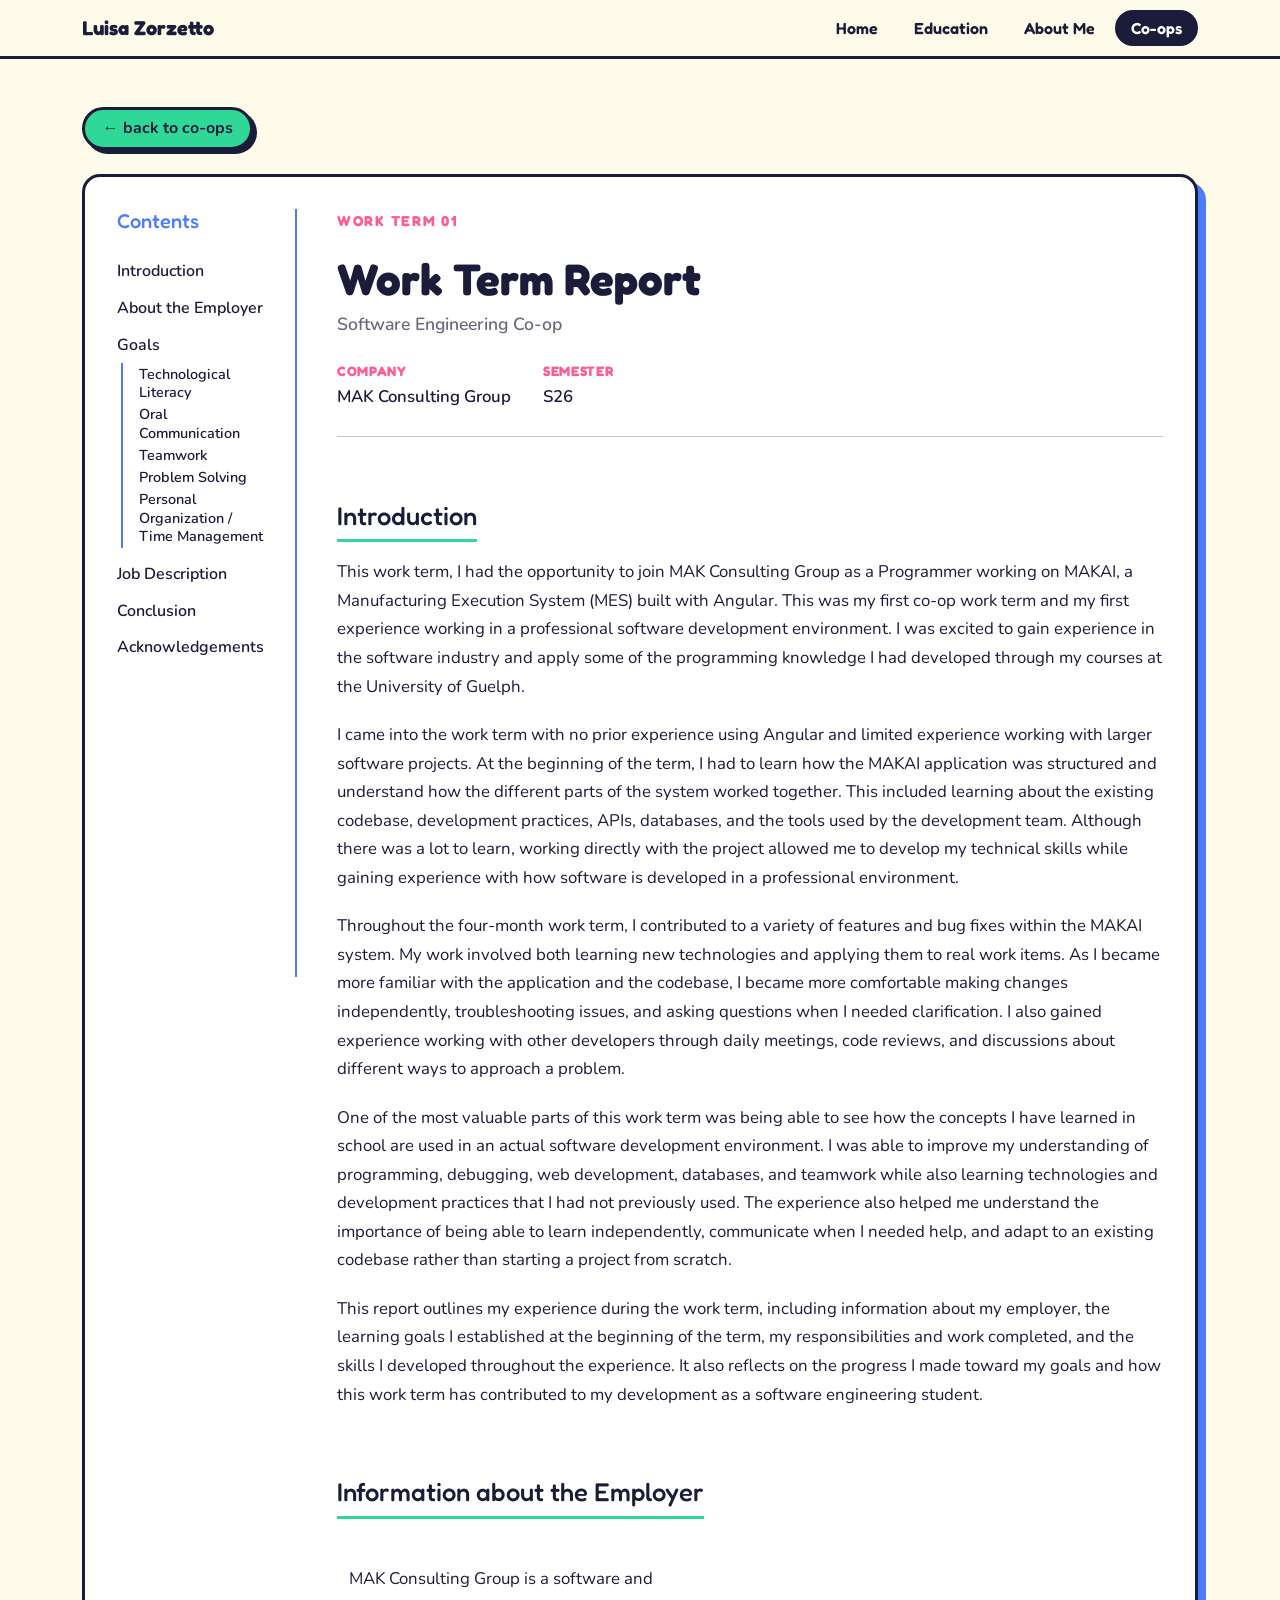
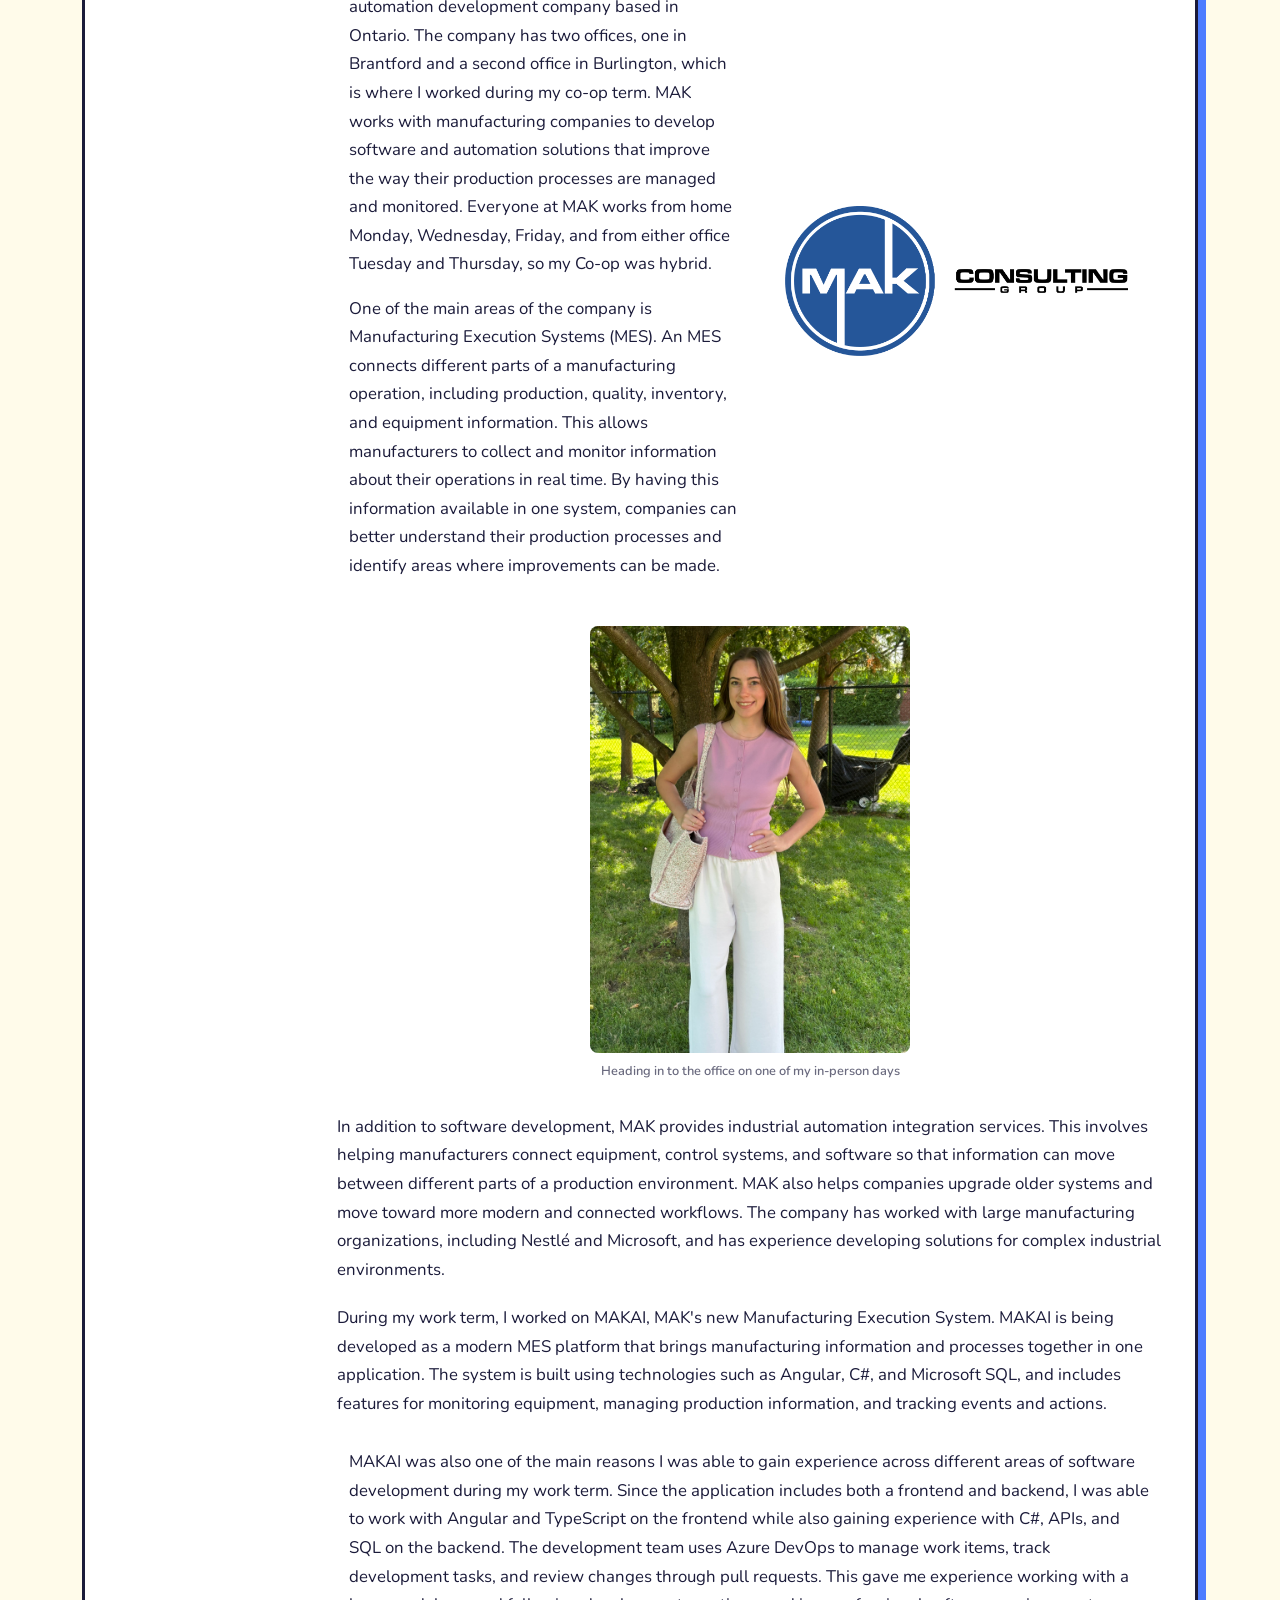
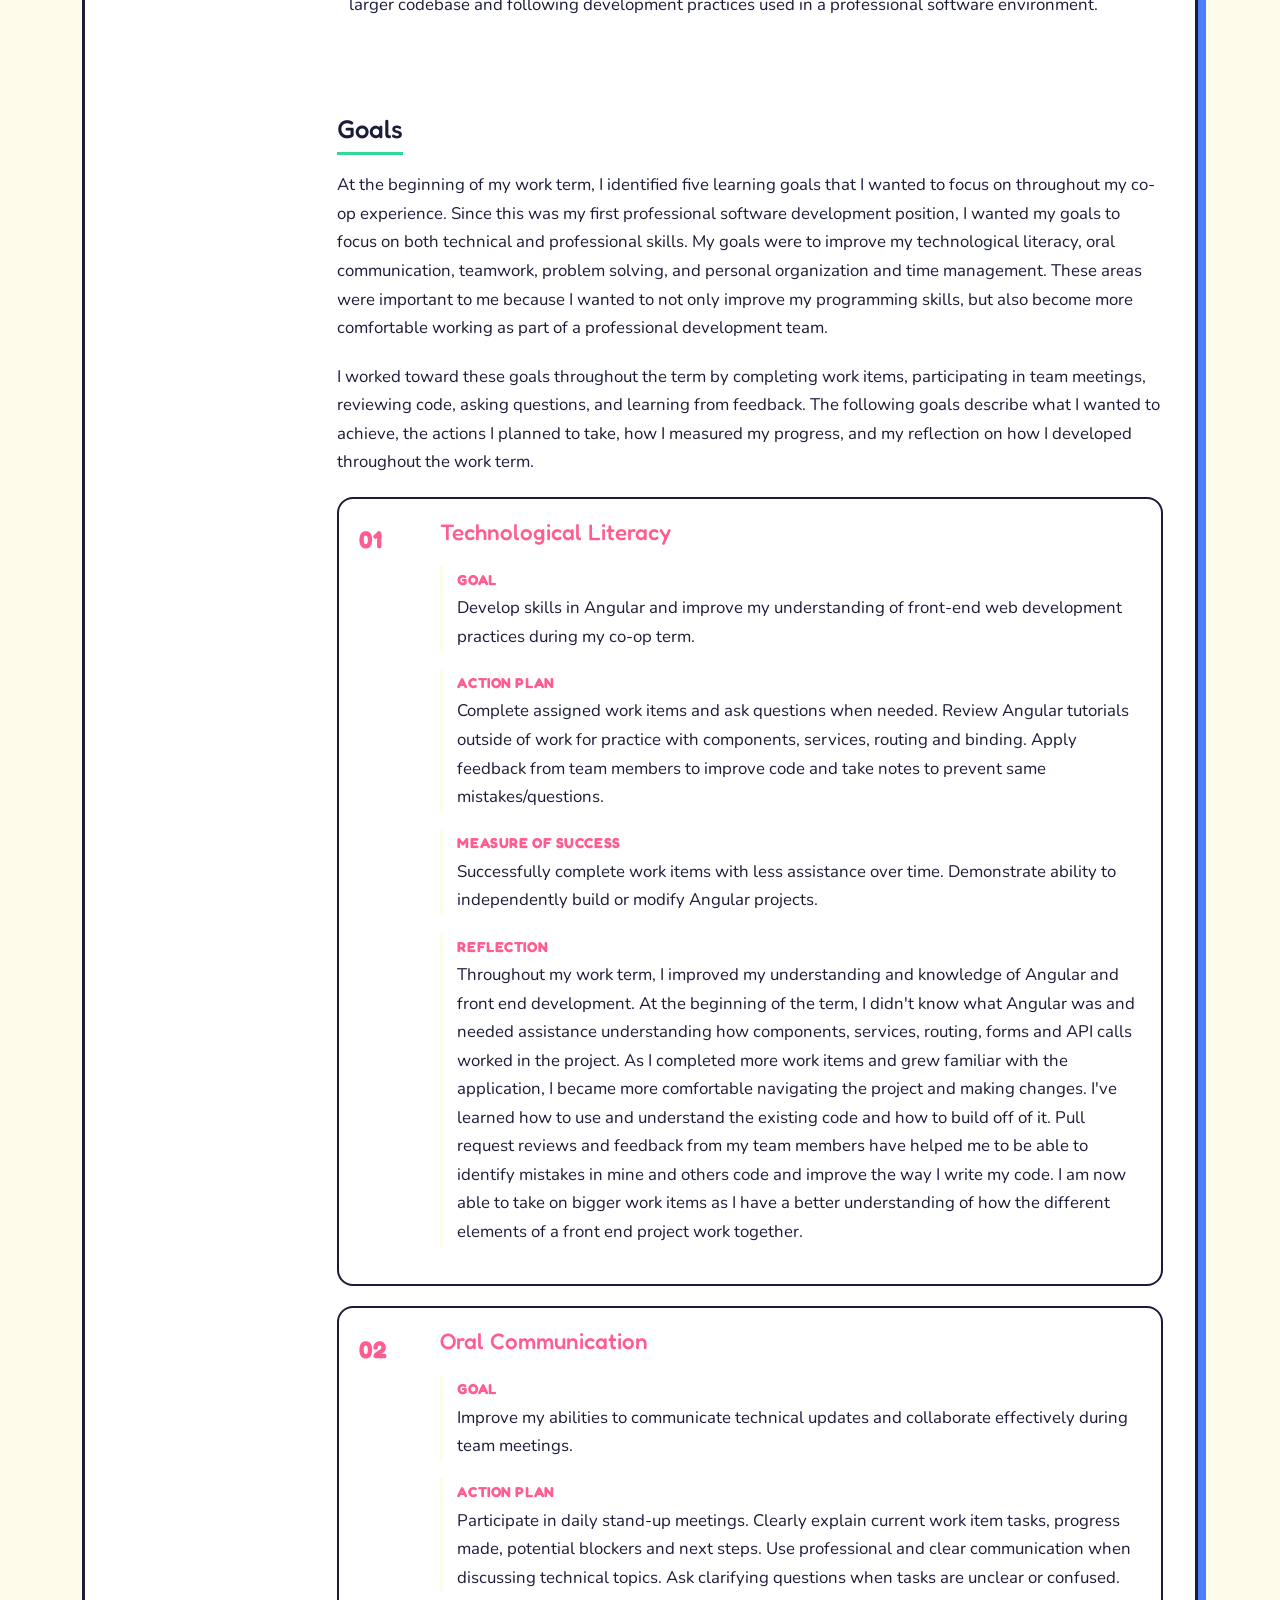
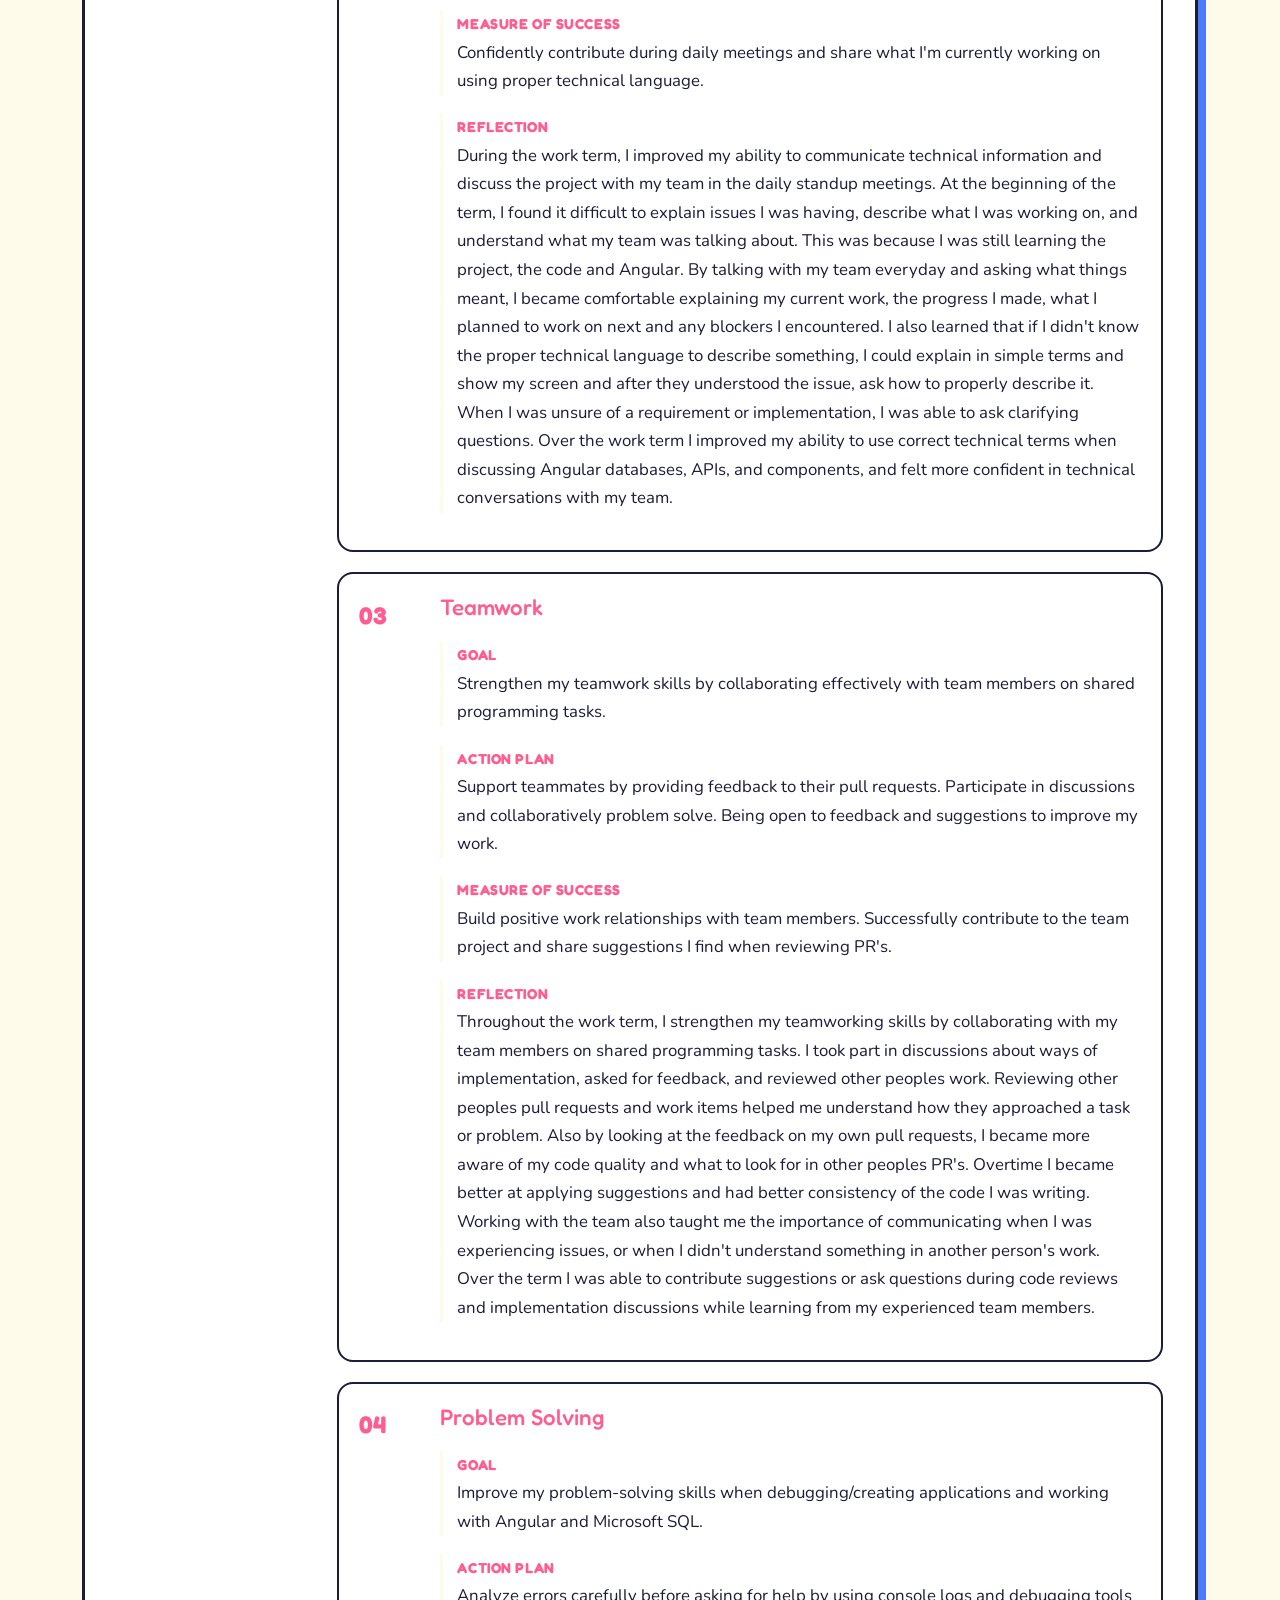
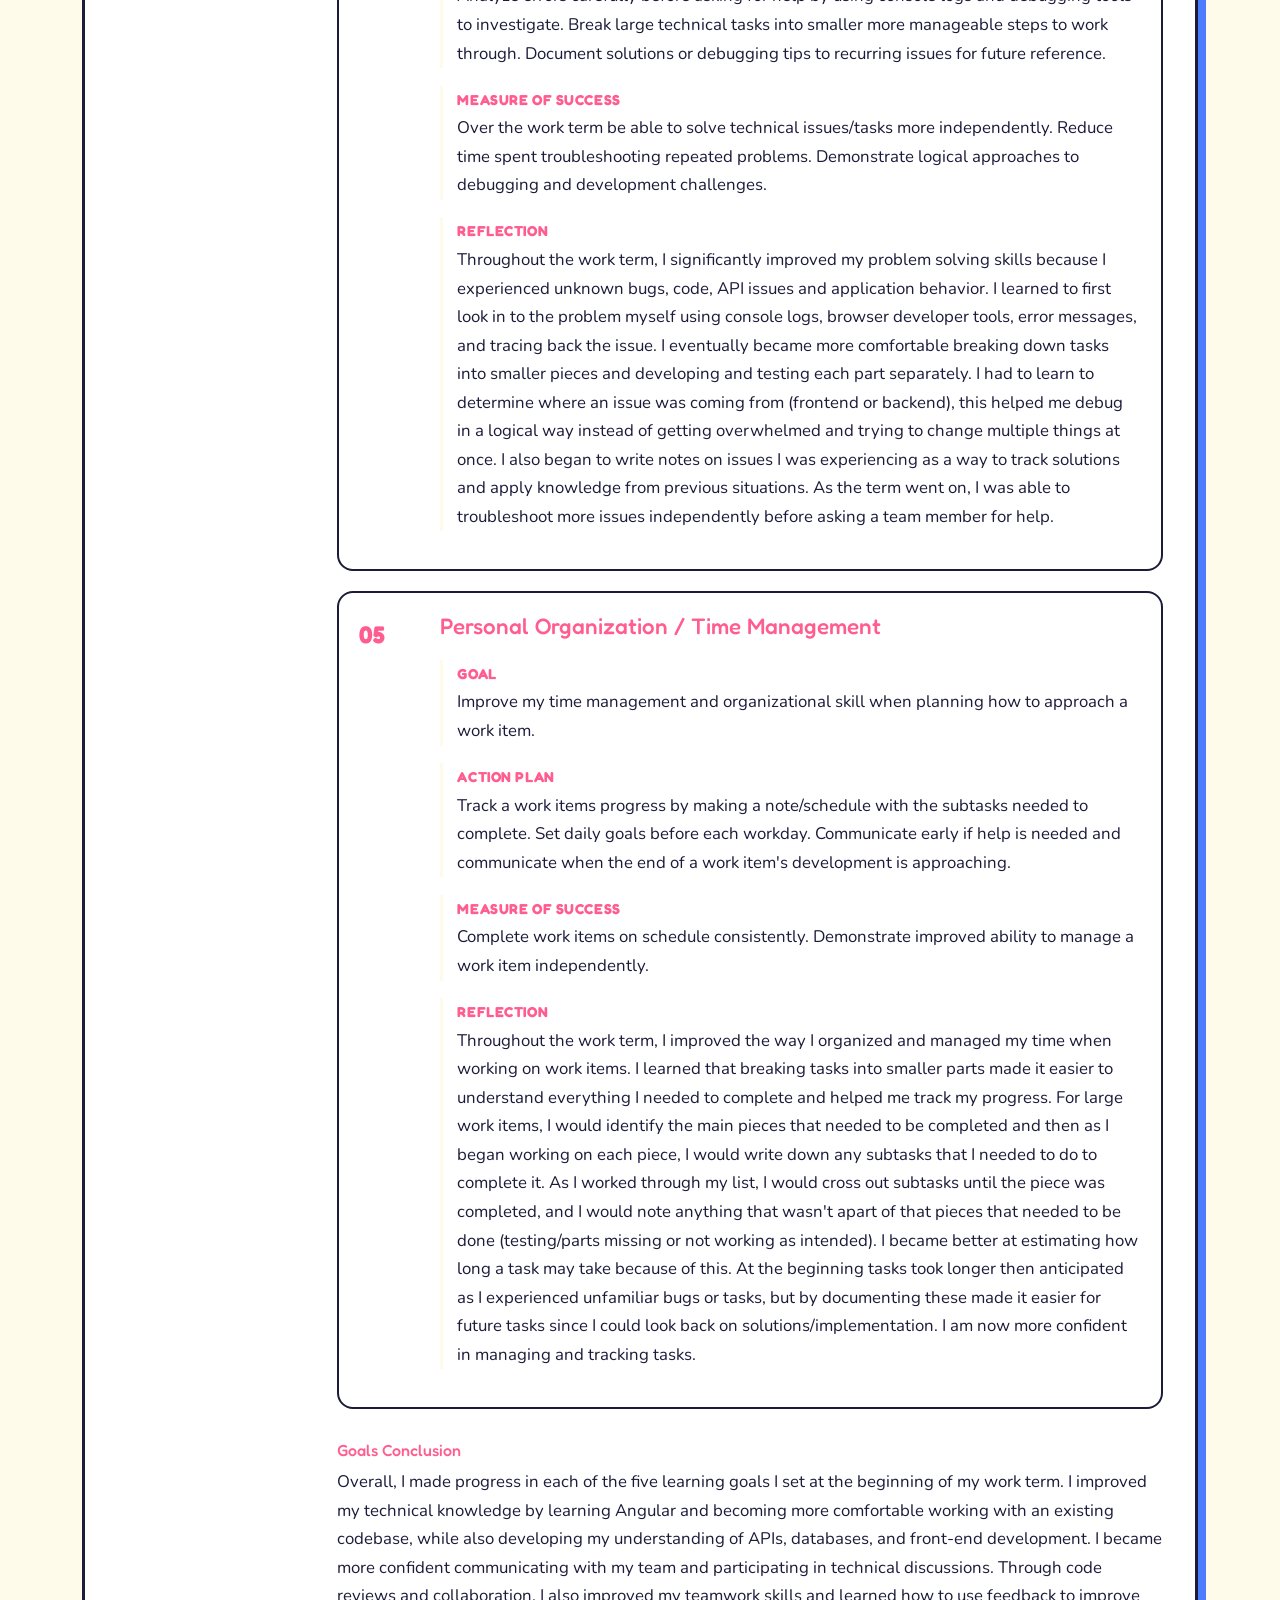
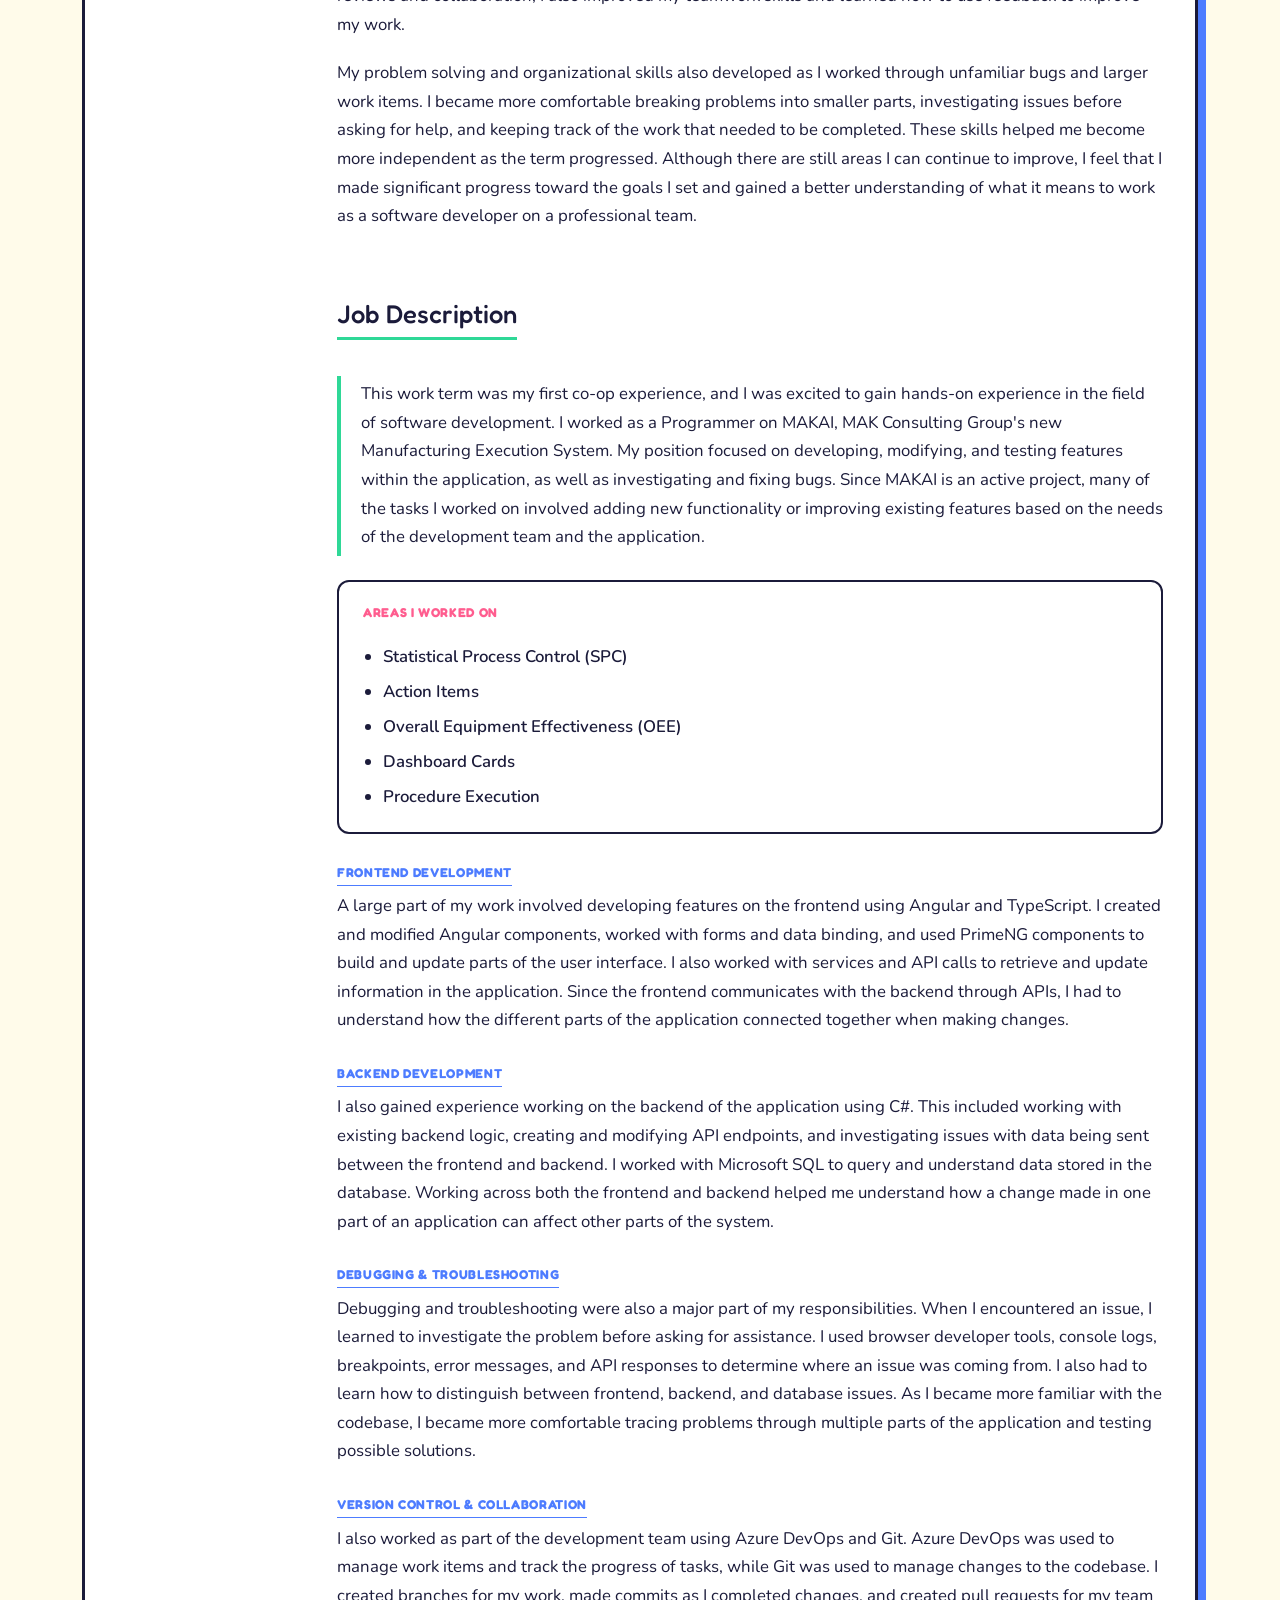
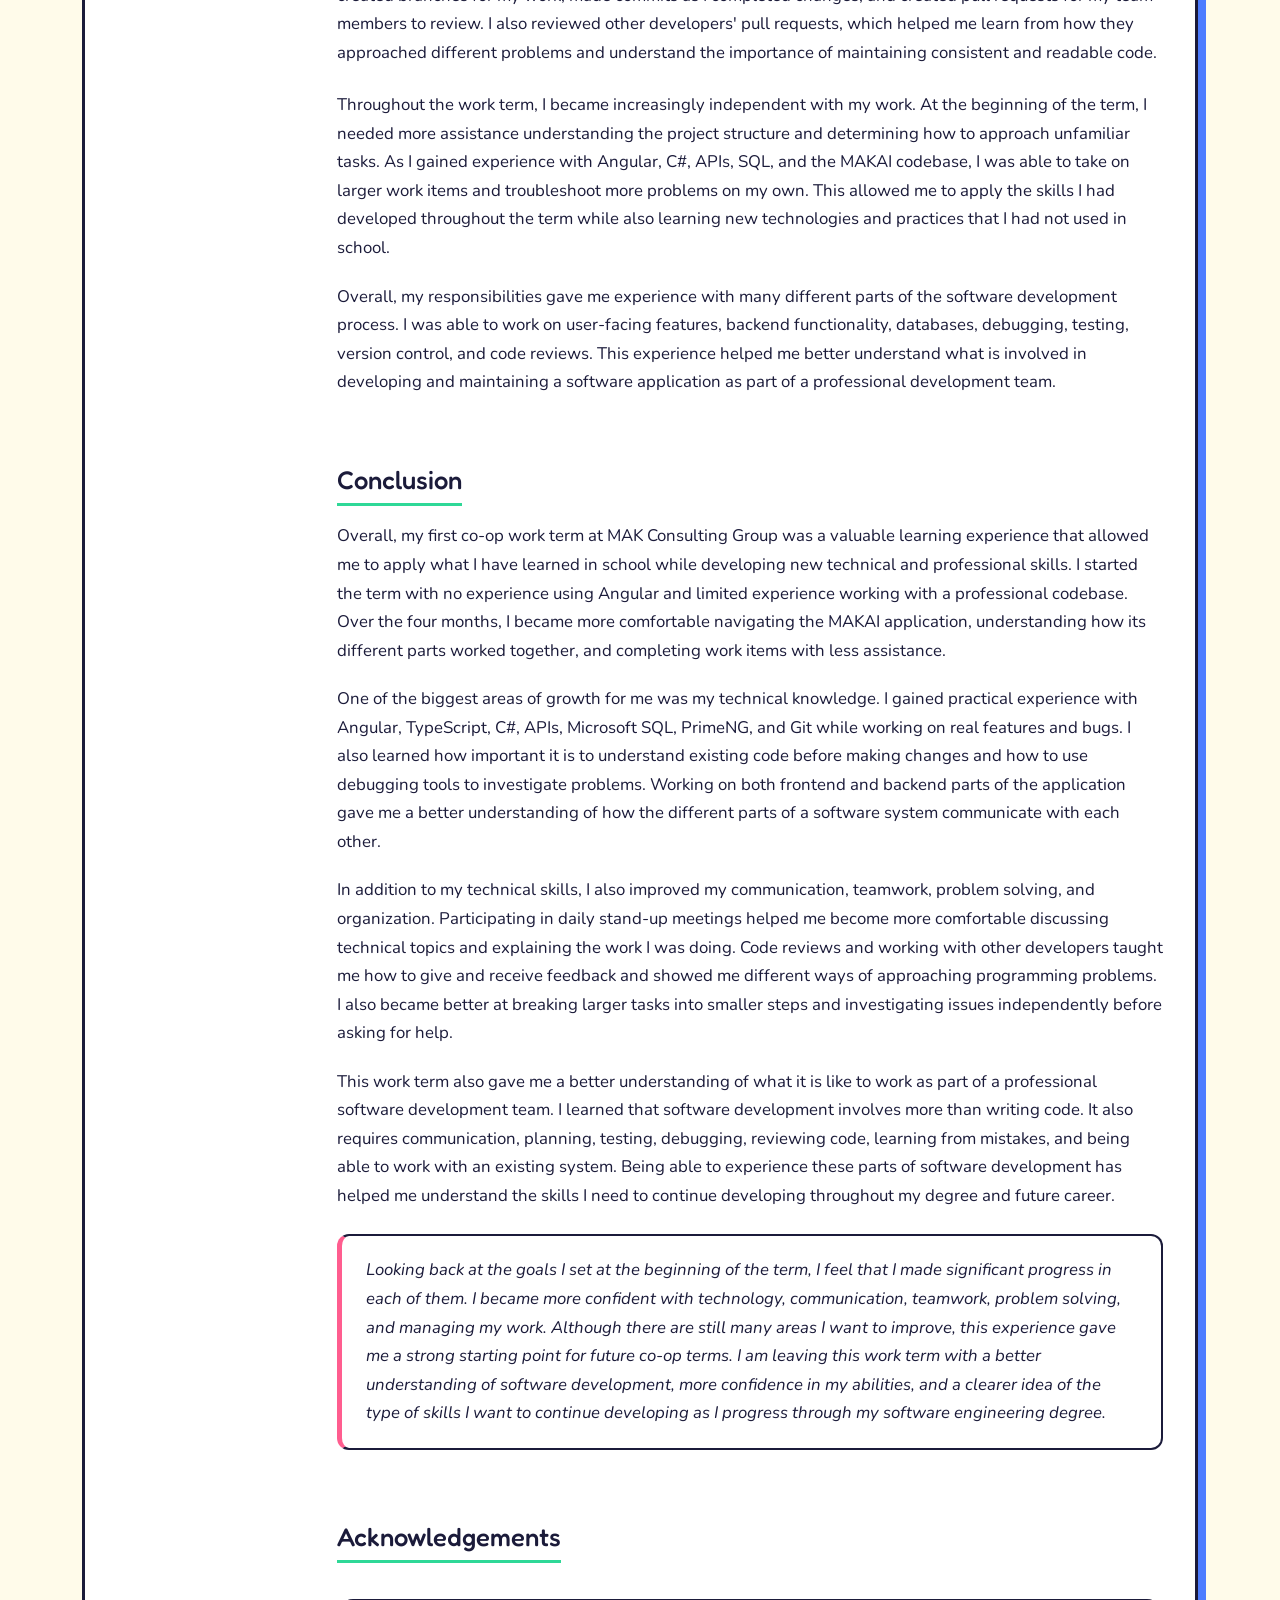
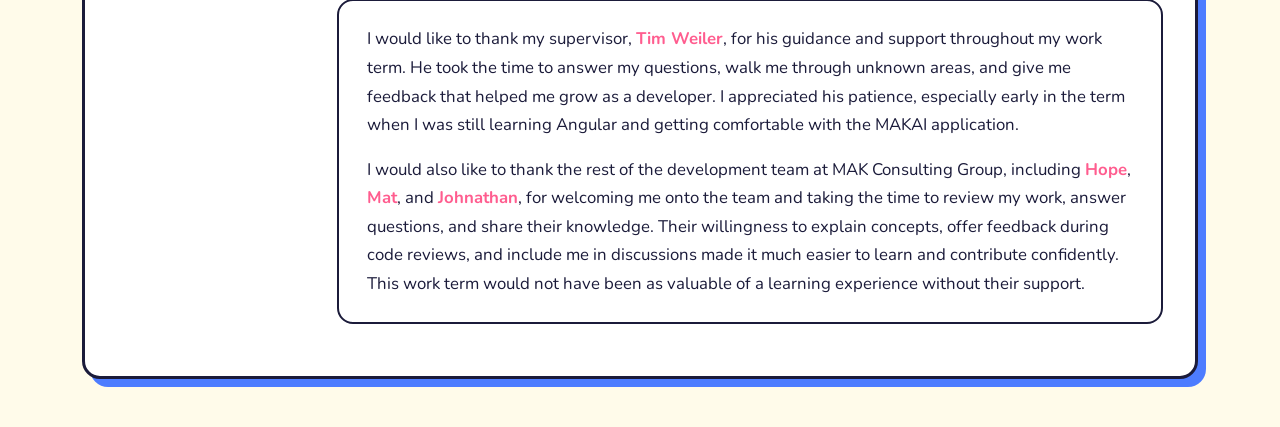
==== coop/work-term-1.html @ c6a7b13f "Rename Coop folder to lowercase" ====
<!DOCTYPE html>
<html lang="en">

<head>
  <meta charset="UTF-8">
  <meta name="viewport" content="width=device-width, initial-scale=1.0">

  <title>Work Term 1 | Luisa Zorzetto</title>

  <link href="https://cdn.jsdelivr.net/npm/bootstrap@5.3.3/dist/css/bootstrap.min.css" rel="stylesheet">
  <link href="../style.css" rel="stylesheet">
</head>

<body>

  <!-- Navbar -->
  <nav class="navbar navbar-expand-lg navbar-dark">
    <div class="container">

      <a class="navbar-brand" href="../index.html">
        Luisa Zorzetto
      </a>

      <div class="navbar-nav">
        <a class="nav-link" href="../index.html#home">Home</a>
        <a class="nav-link" href="../education.html">Education</a>
        <a class="nav-link" href="../about.html">About Me</a>
        <a class="nav-link active" href="coop.html">Co-ops</a>
      </div>

    </div>
  </nav>


  <!-- Main Content -->
  <div class="container py-5">

    <a class="back-link" href="coop.html">
      &larr; back to co-ops
    </a>

    <div class="content-card mt-4">

      <div class="report-layout">

        <!-- Table of Contents -->
        <aside class="table-of-contents">

          <h5>Contents</h5>

          <div class="contents-links">

            <a href="#introduction">Introduction</a>

            <a href="#employer">About the Employer</a>

            <a href="#goals">Goals</a>

            <div class="contents-subitems">
              <a href="#goal-1">Technological Literacy</a>
              <a href="#goal-2">Oral Communication</a>
              <a href="#goal-3">Teamwork</a>
              <a href="#goal-4">Problem Solving</a>
              <a href="#goal-5">Personal Organization / Time Management</a>
            </div>

            <a href="#job-description">Job Description</a>
            <a href="#conclusion">Conclusion</a>
            <a href="#acknowledgements">Acknowledgements</a>

          </div>

        </aside>


        <!-- Report Content -->
        <main class="report-content">

          <!-- Report Header -->
          <div class="report-header">

            <p class="report-label">
              WORK TERM 01
            </p>

            <h1>
              Work Term Report
            </h1>

            <p class="report-intro">
              Software Engineering Co-op
            </p>

            <div class="report-meta">

              <div>
                <span class="meta-label">Company</span>
                <span>MAK Consulting Group</span>
              </div>

              <div>
                <span class="meta-label">Semester</span>
                <span>S26</span>
              </div>

            </div>

          </div>

          <hr>


          <!-- Introduction -->
          <h5 id="introduction">Introduction</h5>

          <p>
            This work term, I had the opportunity to join MAK Consulting Group
            as a Programmer working on MAKAI, a Manufacturing Execution System
            (MES) built with Angular. This was my first co-op work term and my
            first experience working in a professional software development
            environment. I was excited to gain experience in the software
            industry and apply some of the programming knowledge I had
            developed through my courses at the University of Guelph.
          </p>

          <p>
            I came into the work term with no prior experience using Angular
            and limited experience working with larger software projects. At
            the beginning of the term, I had to learn how the MAKAI application
            was structured and understand how the different parts of the system
            worked together. This included learning about the existing
            codebase, development practices, APIs, databases, and the tools
            used by the development team. Although there was a lot to learn,
            working directly with the project allowed me to develop my
            technical skills while gaining experience with how software is
            developed in a professional environment.
          </p>

          <p>
            Throughout the four-month work term, I contributed to a variety of
            features and bug fixes within the MAKAI system. My work involved
            both learning new technologies and applying them to real work
            items. As I became more familiar with the application and the
            codebase, I became more comfortable making changes independently,
            troubleshooting issues, and asking questions when I needed
            clarification. I also gained experience working with other
            developers through daily meetings, code reviews, and discussions
            about different ways to approach a problem.
          </p>

          <p>
            One of the most valuable parts of this work term was being able to
            see how the concepts I have learned in school are used in an actual
            software development environment. I was able to improve my
            understanding of programming, debugging, web development,
            databases, and teamwork while also learning technologies and
            development practices that I had not previously used. The
            experience also helped me understand the importance of being able
            to learn independently, communicate when I needed help, and adapt
            to an existing codebase rather than starting a project from
            scratch.
          </p>

          <p>
            This report outlines my experience during the work term, including
            information about my employer, the learning goals I established at
            the beginning of the term, my responsibilities and work completed,
            and the skills I developed throughout the experience. It also
            reflects on the progress I made toward my goals and how this work
            term has contributed to my development as a software engineering
            student.
          </p>


          <!-- Employer -->
          <h5 id="employer">Information about the Employer</h5>

          <div class="employer-section">

            <!-- Paragraph 1 + Building -->
            <div class="row align-items-center employer-row">

              <div class="col-md-6">

                <p>
                  MAK Consulting Group is a software and automation development
                  company based in Ontario. The company has two offices, one in
                  Brantford and a second office in Burlington, which is where I
                  worked during my co-op term. MAK works with manufacturing
                  companies to develop software and automation solutions that
                  improve the way their production processes are managed and
                  monitored. Everyone at MAK works from home Monday, Wednesday,
                  Friday, and from either office Tuesday and Thursday, so my Co-op
                  was hybrid.
                </p>

                <p>
                  One of the main areas of the company is Manufacturing
                  Execution Systems (MES). An MES connects different parts of a
                  manufacturing operation, including production, quality,
                  inventory, and equipment information. This allows
                  manufacturers to collect and monitor information about their
                  operations in real time. By having this information available
                  in one system, companies can better understand their
                  production processes and identify areas where improvements
                  can be made.
                </p>

              </div>

              <div class="col-md-6">

                <img
                  src="../images/mak_logo.png"
                  alt="MAK Consulting Group logo"
                  class="img-fluid report-image logo-image">

              </div>

            </div>


            <!-- Commute photo -->
            <div class="row employer-row">

              <div class="col-md-5 mx-auto">

                <img
                  src="../images/July_23_2026.JPEG"
                  alt="Heading in to the MAK Consulting Group office"
                  class="img-fluid report-image portrait-photo">

                <p class="course-example-caption mb-0 text-center">
                  Heading in to the office on one of my in-person days
                </p>

              </div>

            </div>


            <!--Paragraph 2 -->
            <div>

                <p>
                  In addition to software development, MAK provides industrial
                  automation integration services. This involves helping
                  manufacturers connect equipment, control systems, and
                  software so that information can move between different parts
                  of a production environment. MAK also helps companies upgrade
                  older systems and move toward more modern and connected
                  workflows. The company has worked with large manufacturing
                  organizations, including Nestlé and Microsoft, and has
                  experience developing solutions for complex industrial
                  environments.
                </p>

                <p>
                  During my work term, I worked on MAKAI, MAK's new
                  Manufacturing Execution System. MAKAI is being developed as a
                  modern MES platform that brings manufacturing information and
                  processes together in one application. The system is built
                  using technologies such as Angular, C#, and Microsoft SQL,
                  and includes features for monitoring equipment, managing
                  production information, and tracking events and actions.
                </p>

            </div>


            <!-- MAKAI -->
            <div class="row employer-row">

              <div class="col-12">

                <p>
                  MAKAI was also one of the main reasons I was able to gain
                  experience across different areas of software development
                  during my work term. Since the application includes both a
                  frontend and backend, I was able to work with Angular and
                  TypeScript on the frontend while also gaining experience with
                  C#, APIs, and SQL on the backend. The development team uses
                  Azure DevOps to manage work items, track development tasks,
                  and review changes through pull requests. This gave me
                  experience working with a larger codebase and following
                  development practices used in a professional software
                  environment.
                </p>

              </div>

            </div>

          </div>


          <!-- Goals -->
          <section id="goals">

            <h5>Goals</h5>

            <p>
              At the beginning of my work term, I identified five learning
              goals that I wanted to focus on throughout my co-op experience.
              Since this was my first professional software development
              position, I wanted my goals to focus on both technical and
              professional skills. My goals were to improve my technological
              literacy, oral communication, teamwork, problem solving, and
              personal organization and time management. These areas were
              important to me because I wanted to not only improve my
              programming skills, but also become more comfortable working as
              part of a professional development team.
            </p>

            <p>
              I worked toward these goals throughout the term by completing
              work items, participating in team meetings, reviewing code,
              asking questions, and learning from feedback. The following goals
              describe what I wanted to achieve, the actions I planned to take,
              how I measured my progress, and my reflection on how I developed
              throughout the work term.
            </p>


            <div class="goals-list">

              <!-- Goal 1 -->
              <div class="goal-card" id="goal-1">

                <div class="goal-number">
                  01
                </div>

                <div class="goal-content">

                  <h4>Technological Literacy</h4>

                  <div class="goal-section">
                    <h6>Goal</h6>

                    <p>
                      Develop skills in Angular and improve my understanding of
                      front-end web development practices during my co-op term.
                    </p>
                  </div>

                  <div class="goal-section">
                    <h6>Action Plan</h6>

                    <p>
                      Complete assigned work items and ask questions when
                      needed. Review Angular tutorials outside of work for
                      practice with components, services, routing and binding.
                      Apply feedback from team members to improve code and take
                      notes to prevent same mistakes/questions.
                    </p>
                  </div>

                  <div class="goal-section">
                    <h6>Measure of Success</h6>

                    <p>
                      Successfully complete work items with less assistance over
                      time. Demonstrate ability to independently build or modify
                      Angular projects.
                    </p>
                  </div>

                  <div class="goal-section">
                    <h6>Reflection</h6>

                    <p>
                      Throughout my work term, I improved my understanding and
                      knowledge of Angular and front end development. At the
                      beginning of the term, I didn't know what Angular was and
                      needed assistance understanding how components, services,
                      routing, forms and API calls worked in the project. As I
                      completed more work items and grew familiar with the
                      application, I became more comfortable navigating the
                      project and making changes. I've learned how to use and
                      understand the existing code and how to build off of it.
                      Pull request reviews and feedback from my team members
                      have helped me to be able to identify mistakes in mine and
                      others code and improve the way I write my code. I am now
                      able to take on bigger work items as I have a better
                      understanding of how the different elements of a front
                      end project work together.
                    </p>
                  </div>

                </div>

              </div>


              <!-- Goal 2 -->
              <div class="goal-card" id="goal-2">

                <div class="goal-number">
                  02
                </div>

                <div class="goal-content">

                  <h4>Oral Communication</h4>

                  <div class="goal-section">
                    <h6>Goal</h6>

                    <p>
                      Improve my abilities to communicate technical updates and
                      collaborate effectively during team meetings.
                    </p>
                  </div>

                  <div class="goal-section">
                    <h6>Action Plan</h6>

                    <p>
                      Participate in daily stand-up meetings. Clearly explain
                      current work item tasks, progress made, potential blockers
                      and next steps. Use professional and clear communication
                      when discussing technical topics. Ask clarifying
                      questions when tasks are unclear or confused.
                    </p>
                  </div>

                  <div class="goal-section">
                    <h6>Measure of Success</h6>

                    <p>
                      Confidently contribute during daily meetings and share
                      what I'm currently working on using proper technical
                      language.
                    </p>
                  </div>

                  <div class="goal-section">
                    <h6>Reflection</h6>

                    <p>
                      During the work term, I improved my ability to communicate
                      technical information and discuss the project with my
                      team in the daily standup meetings. At the beginning of
                      the term, I found it difficult to explain issues I was
                      having, describe what I was working on, and understand
                      what my team was talking about. This was because I was
                      still learning the project, the code and Angular. By
                      talking with my team everyday and asking what things
                      meant, I became comfortable explaining my current work,
                      the progress I made, what I planned to work on next and
                      any blockers I encountered. I also learned that if I
                      didn't know the proper technical language to describe
                      something, I could explain in simple terms and show my
                      screen and after they understood the issue, ask how to
                      properly describe it. When I was unsure of a requirement
                      or implementation, I was able to ask clarifying
                      questions. Over the work term I improved my ability to
                      use correct technical terms when discussing Angular
                      databases, APIs, and components, and felt more confident
                      in technical conversations with my team.
                    </p>
                  </div>

                </div>

              </div>


              <!-- Goal 3 -->
              <div class="goal-card" id="goal-3">

                <div class="goal-number">
                  03
                </div>

                <div class="goal-content">

                  <h4>Teamwork</h4>

                  <div class="goal-section">
                    <h6>Goal</h6>

                    <p>
                      Strengthen my teamwork skills by collaborating
                      effectively with team members on shared programming
                      tasks.
                    </p>
                  </div>

                  <div class="goal-section">
                    <h6>Action Plan</h6>

                    <p>
                      Support teammates by providing feedback to their pull
                      requests. Participate in discussions and collaboratively
                      problem solve. Being open to feedback and suggestions to
                      improve my work.
                    </p>
                  </div>

                  <div class="goal-section">
                    <h6>Measure of Success</h6>

                    <p>
                      Build positive work relationships with team members.
                      Successfully contribute to the team project and share
                      suggestions I find when reviewing PR's.
                    </p>
                  </div>

                  <div class="goal-section">
                    <h6>Reflection</h6>

                    <p>
                      Throughout the work term, I strengthen my teamworking
                      skills by collaborating with my team members on shared
                      programming tasks. I took part in discussions about ways
                      of implementation, asked for feedback, and reviewed other
                      peoples work. Reviewing other peoples pull requests and
                      work items helped me understand how they approached a task
                      or problem. Also by looking at the feedback on my own pull
                      requests, I became more aware of my code quality and what
                      to look for in other peoples PR's. Overtime I became
                      better at applying suggestions and had better consistency
                      of the code I was writing. Working with the team also
                      taught me the importance of communicating when I was
                      experiencing issues, or when I didn't understand
                      something in another person's work. Over the term I was
                      able to contribute suggestions or ask questions during
                      code reviews and implementation discussions while learning
                      from my experienced team members.
                    </p>
                  </div>

                </div>

              </div>


              <!-- Goal 4 -->
              <div class="goal-card" id="goal-4">

                <div class="goal-number">
                  04
                </div>

                <div class="goal-content">

                  <h4>Problem Solving</h4>

                  <div class="goal-section">
                    <h6>Goal</h6>

                    <p>
                      Improve my problem-solving skills when
                      debugging/creating applications and working with Angular
                      and Microsoft SQL.
                    </p>
                  </div>

                  <div class="goal-section">
                    <h6>Action Plan</h6>

                    <p>
                      Analyze errors carefully before asking for help by using
                      console logs and debugging tools to investigate. Break
                      large technical tasks into smaller more manageable steps
                      to work through. Document solutions or debugging tips to
                      recurring issues for future reference.
                    </p>
                  </div>

                  <div class="goal-section">
                    <h6>Measure of Success</h6>

                    <p>
                      Over the work term be able to solve technical issues/tasks
                      more independently. Reduce time spent troubleshooting
                      repeated problems. Demonstrate logical approaches to
                      debugging and development challenges.
                    </p>
                  </div>

                  <div class="goal-section">
                    <h6>Reflection</h6>

                    <p>
                      Throughout the work term, I significantly improved my
                      problem solving skills because I experienced unknown bugs,
                      code, API issues and application behavior. I learned to
                      first look in to the problem myself using console logs,
                      browser developer tools, error messages, and tracing back
                      the issue. I eventually became more comfortable breaking
                      down tasks into smaller pieces and developing and testing
                      each part separately. I had to learn to determine where an
                      issue was coming from (frontend or backend), this helped me
                      debug in a logical way instead of getting overwhelmed and
                      trying to change multiple things at once. I also began to
                      write notes on issues I was experiencing as a way to track
                      solutions and apply knowledge from previous situations. As
                      the term went on, I was able to troubleshoot more issues
                      independently before asking a team member for help.
                    </p>
                  </div>

                </div>

              </div>


              <!-- Goal 5 -->
              <div class="goal-card" id="goal-5">

                <div class="goal-number">
                  05
                </div>

                <div class="goal-content">

                  <h4>Personal Organization / Time Management</h4>

                  <div class="goal-section">
                    <h6>Goal</h6>

                    <p>
                      Improve my time management and organizational skill when
                      planning how to approach a work item.
                    </p>
                  </div>

                  <div class="goal-section">
                    <h6>Action Plan</h6>

                    <p>
                      Track a work items progress by making a note/schedule with
                      the subtasks needed to complete. Set daily goals before
                      each workday. Communicate early if help is needed and
                      communicate when the end of a work item's development is
                      approaching.
                    </p>
                  </div>

                  <div class="goal-section">
                    <h6>Measure of Success</h6>

                    <p>
                      Complete work items on schedule consistently. Demonstrate
                      improved ability to manage a work item independently.
                    </p>
                  </div>

                  <div class="goal-section">
                    <h6>Reflection</h6>

                    <p>
                      Throughout the work term, I improved the way I organized
                      and managed my time when working on work items. I learned
                      that breaking tasks into smaller parts made it easier to
                      understand everything I needed to complete and helped me
                      track my progress. For large work items, I would identify
                      the main pieces that needed to be completed and then as I
                      began working on each piece, I would write down any
                      subtasks that I needed to do to complete it. As I worked
                      through my list, I would cross out subtasks until the
                      piece was completed, and I would note anything that wasn't
                      apart of that pieces that needed to be done
                      (testing/parts missing or not working as intended). I
                      became better at estimating how long a task may take
                      because of this. At the beginning tasks took longer then
                      anticipated as I experienced unfamiliar bugs or tasks,
                      but by documenting these made it easier for future tasks
                      since I could look back on solutions/implementation. I am
                      now more confident in managing and tracking tasks.
                    </p>
                  </div>

                </div>

              </div>

            </div>

          </section>


          <!-- Goals Conclusion -->
          <h6 class="goals-conclusion">Goals Conclusion</h6>

          <p>
            Overall, I made progress in each of the five learning goals I set
            at the beginning of my work term. I improved my technical knowledge
            by learning Angular and becoming more comfortable working with an
            existing codebase, while also developing my understanding of APIs,
            databases, and front-end development. I became more confident
            communicating with my team and participating in technical
            discussions. Through code reviews and collaboration, I also
            improved my teamwork skills and learned how to use feedback to
            improve my work.
          </p>

          <p>
            My problem solving and organizational skills also developed as I
            worked through unfamiliar bugs and larger work items. I became more
            comfortable breaking problems into smaller parts, investigating
            issues before asking for help, and keeping track of the work that
            needed to be completed. These skills helped me become more
            independent as the term progressed. Although there are still areas
            I can continue to improve, I feel that I made significant progress
            toward the goals I set and gained a better understanding of what it
            means to work as a software developer on a professional team.
          </p>


          <!-- Job Description -->
          <h5 id="job-description">Job Description</h5>

          <div class="role-summary">
            <p>
              This work term was my first co-op experience, and I was excited to
              gain hands-on experience in the field of software development. I
              worked as a Programmer on MAKAI, MAK Consulting Group's new
              Manufacturing Execution System. My position focused on developing,
              modifying, and testing features within the application, as well as
              investigating and fixing bugs. Since MAKAI is an active project,
              many of the tasks I worked on involved adding new functionality or
              improving existing features based on the needs of the development
              team and the application.
            </p>
          </div>

          <div class="focus-areas">
            <p class="focus-areas-label">Areas I worked on</p>
            <ul>
              <li>Statistical Process Control (SPC)</li>
              <li>Action Items</li>
              <li>Overall Equipment Effectiveness (OEE)</li>
              <li>Dashboard Cards</li>
              <li>Procedure Execution</li>
            </ul>
          </div>

          <div class="job-subsection">
            <h6 class="job-subsection-label">Frontend Development</h6>
            <p>
              A large part of my work involved developing features on the
              frontend using Angular and TypeScript. I created and modified
              Angular components, worked with forms and data binding, and used
              PrimeNG components to build and update parts of the user interface.
              I also worked with services and API calls to retrieve and update
              information in the application. Since the frontend communicates
              with the backend through APIs, I had to understand how the
              different parts of the application connected together when making
              changes.
            </p>
          </div>

          <div class="job-subsection">
            <h6 class="job-subsection-label">Backend Development</h6>
            <p>
              I also gained experience working on the backend of the application
              using C#. This included working with existing backend logic,
              creating and modifying API endpoints, and investigating issues with
              data being sent between the frontend and backend. I worked with
              Microsoft SQL to query and understand data stored in the database.
              Working across both the frontend and backend helped me understand
              how a change made in one part of an application can affect other
              parts of the system.
            </p>
          </div>

          <div class="job-subsection">
            <h6 class="job-subsection-label">Debugging &amp; Troubleshooting</h6>
            <p>
              Debugging and troubleshooting were also a major part of my
              responsibilities. When I encountered an issue, I learned to
              investigate the problem before asking for assistance. I used browser
              developer tools, console logs, breakpoints, error messages, and API
              responses to determine where an issue was coming from. I also had
              to learn how to distinguish between frontend, backend, and database
              issues. As I became more familiar with the codebase, I became more
              comfortable tracing problems through multiple parts of the
              application and testing possible solutions.
            </p>
          </div>

          <div class="job-subsection">
            <h6 class="job-subsection-label">Version Control &amp; Collaboration</h6>
            <p>
              I also worked as part of the development team using Azure DevOps and
              Git. Azure DevOps was used to manage work items and track the
              progress of tasks, while Git was used to manage changes to the
              codebase. I created branches for my work, made commits as I
              completed changes, and created pull requests for my team members to
              review. I also reviewed other developers' pull requests, which
              helped me learn from how they approached different problems and
              understand the importance of maintaining consistent and readable
              code.
            </p>
          </div>

          <p>
            Throughout the work term, I became increasingly independent with my
            work. At the beginning of the term, I needed more assistance
            understanding the project structure and determining how to approach
            unfamiliar tasks. As I gained experience with Angular, C#, APIs,
            SQL, and the MAKAI codebase, I was able to take on larger work items
            and troubleshoot more problems on my own. This allowed me to apply
            the skills I had developed throughout the term while also learning
            new technologies and practices that I had not used in school.
          </p>

          <p>
            Overall, my responsibilities gave me experience with many different
            parts of the software development process. I was able to work on
            user-facing features, backend functionality, databases, debugging,
            testing, version control, and code reviews. This experience helped
            me better understand what is involved in developing and maintaining
            a software application as part of a professional development team.
          </p>


          <!-- Conclusion -->
          <h5 id="conclusion">Conclusion</h5>

          <p>
            Overall, my first co-op work term at MAK Consulting Group was a
            valuable learning experience that allowed me to apply what I have
            learned in school while developing new technical and professional
            skills. I started the term with no experience using Angular and
            limited experience working with a professional codebase. Over the
            four months, I became more comfortable navigating the MAKAI
            application, understanding how its different parts worked together,
            and completing work items with less assistance.
          </p>

          <p>
            One of the biggest areas of growth for me was my technical
            knowledge. I gained practical experience with Angular, TypeScript,
            C#, APIs, Microsoft SQL, PrimeNG, and Git while working on real
            features and bugs. I also learned how important it is to understand
            existing code before making changes and how to use debugging tools
            to investigate problems. Working on both frontend and backend parts
            of the application gave me a better understanding of how the
            different parts of a software system communicate with each other.
          </p>

          <p>
            In addition to my technical skills, I also improved my
            communication, teamwork, problem solving, and organization.
            Participating in daily stand-up meetings helped me become more
            comfortable discussing technical topics and explaining the work I
            was doing. Code reviews and working with other developers taught me
            how to give and receive feedback and showed me different ways of
            approaching programming problems. I also became better at breaking
            larger tasks into smaller steps and investigating issues
            independently before asking for help.
          </p>

          <p>
            This work term also gave me a better understanding of what it is
            like to work as part of a professional software development team. I
            learned that software development involves more than writing code.
            It also requires communication, planning, testing, debugging,
            reviewing code, learning from mistakes, and being able to work with
            an existing system. Being able to experience these parts of
            software development has helped me understand the skills I need to
            continue developing throughout my degree and future career.
          </p>

          <div class="closing-takeaway">
            <p>
              Looking back at the goals I set at the beginning of the term, I feel
              that I made significant progress in each of them. I became more
              confident with technology, communication, teamwork, problem
              solving, and managing my work. Although there are still many areas I
              want to improve, this experience gave me a strong starting point for
              future co-op terms. I am leaving this work term with a better
              understanding of software development, more confidence in my
              abilities, and a clearer idea of the type of skills I want to
              continue developing as I progress through my software engineering
              degree.
            </p>
          </div>


          <!-- Acknowledgements -->
          <h5 id="acknowledgements">Acknowledgements</h5>

          <div class="acknowledgements-card">

            <p>
              I would like to thank my supervisor, <strong>Tim Weiler</strong>, for his guidance
              and support throughout my work term. He took the time to answer
              my questions, walk me through unknown areas, and give me feedback
              that helped me grow as a developer. I appreciated his patience,
              especially early in the term when I was still learning Angular and
              getting comfortable with the MAKAI application.
            </p>

            <p>
              I would also like to thank the rest of the development team at MAK
              Consulting Group, including <strong>Hope</strong>, <strong>Mat</strong>, and <strong>Johnathan</strong>, for welcoming me
              onto the team and taking the time to review my work, answer
              questions, and share their knowledge. Their willingness to explain
              concepts, offer feedback during code reviews, and include me in
              discussions made it much easier to learn and contribute
              confidently. This work term would not have been as valuable of a
              learning experience without their support.
            </p>

          </div>

        </main>

      </div>

    </div>

  </div>


  <!-- Bootstrap JavaScript -->
  <script src="https://cdn.jsdelivr.net/npm/bootstrap@5.3.3/dist/js/bootstrap.bundle.min.js"></script>

</body>

</html>
---- style.css ----
@import url('https://fonts.googleapis.com/css2?family=Fredoka:wght@500;600;700&family=Nunito:wght@400;600;700&display=swap');

:root {
  --bg: #fffbea;
  --ink: #1b1b3a;
  --pink: #ff5d8f;
  --mint: #2fd897;
  --blue: #4d7cff;
  --card-bg: #ffffff;
}

* {
  box-sizing: border-box;
}

body {
  background-color: var(--bg);
  color: var(--ink);
  font-family: 'Nunito', sans-serif;
}

h1, h2, h3, h4, h5, h6,
.navbar-brand,
.nav-link {
  font-family: 'Fredoka', sans-serif;
}

/* Decorative blobs sitting behind content — one per page, used sparingly */
.blob {
  position: absolute;
  border-radius: 60% 40% 30% 70% / 60% 30% 70% 40%;
  z-index: 0;
  filter: blur(2px);
  opacity: 0.55;
}


/* Navbar */
.navbar {
  background-color: var(--bg) !important;
  border-bottom: 3px solid var(--ink);
  position: sticky;
  top: 0;
  z-index: 1000;
}

.navbar-brand {
  font-weight: 700;
  color: var(--ink) !important;
}

.navbar-nav .nav-link {
  color: var(--ink) !important;
  font-weight: 600;
  border-radius: 999px;
  padding: 0.4rem 1rem !important;
  margin-left: 0.25rem;
  transition: background-color 0.15s ease, color 0.15s ease, transform 0.15s ease;
}

.navbar-nav .nav-link:hover {
  background-color: var(--pink);
  color: #ffffff !important;
  transform: translateY(-2px);
}

.navbar-nav .nav-link.active {
  background-color: var(--ink);
  color: #ffffff !important;
}


/* Hero section (index page) */
.hero-heading {
  font-weight: 700;
  font-size: 3rem;
  position: relative;
  z-index: 1;
  animation: pop-in 0.5s ease;
}

.hero-lead {
  color: var(--ink);
  font-weight: 600;
  font-size: 1.25rem;
  opacity: 0.75;
  position: relative;
  z-index: 1;
  max-width: 640px;
}

.hero-badge {
  display: inline-block;
  background-color: var(--card-bg);
  border: 2px solid var(--ink);
  border-radius: 999px;
  padding: 0.4rem 1.1rem;
  font-family: 'Fredoka', sans-serif;
  font-weight: 600;
  font-size: 0.9rem;
  margin-bottom: 1.25rem;
  box-shadow: 3px 3px 0 var(--pink);
}

@keyframes pop-in {
  0% {
    transform: scale(0.85);
    opacity: 0;
  }

  70% {
    transform: scale(1.03);
    opacity: 1;
  }

  100% {
    transform: scale(1);
  }
}


/* Page heading + intro text (e.g. coop.html) */
.page-heading {
  font-weight: 700;
  font-size: 2.5rem;
  position: relative;
  z-index: 1;
}

.page-lead {
  color: var(--ink);
  opacity: 0.75;
  font-weight: 600;
  max-width: 900px;
  position: relative;
  z-index: 1;
}


/* Icon link cards (used on the home page hero) */
.page-link-card {
  --card-accent: var(--mint);
  display: block;
  height: 100%;
  background-color: var(--card-bg);
  color: var(--ink);
  text-decoration: none;
  border: 3px solid var(--ink);
  border-radius: 18px;
  padding: 1.75rem 1.5rem;
  text-align: center;
  box-shadow: 6px 6px 0 var(--card-accent);
  transition: transform 0.15s ease, box-shadow 0.15s ease;
}

.page-link-card:hover {
  color: var(--ink);
  transform: translate(-3px, -3px);
  box-shadow: 9px 9px 0 var(--ink);
}

.page-link-card.link-pink {
  --card-accent: var(--pink);
}

.page-link-card.link-blue {
  --card-accent: var(--blue);
}

.page-link-icon {
  display: block;
  font-size: 2rem;
  color: var(--card-accent);
  margin-bottom: 0.75rem;
}

.page-link-card h5 {
  font-family: 'Fredoka', sans-serif;
  font-weight: 600;
  margin-bottom: 0.5rem;
}

.page-link-card p {
  margin-bottom: 0;
  opacity: 0.75;
  font-weight: 600;
  font-size: 0.95rem;
}


/* Education page: courses grouped by term */
.term-block {
  margin-bottom: 1.75rem;
}

.term-block:last-child {
  margin-bottom: 0;
}

.term-label {
  font-family: 'Fredoka', sans-serif;
  color: var(--blue);
  font-weight: 700;
  text-transform: uppercase;
  font-size: 0.85rem;
  letter-spacing: 0.05em;
  margin-bottom: 0.5rem;
  padding-bottom: 0.3rem;
  border-bottom: 1px solid var(--blue);
  display: inline-block;
}

.course-list {
  margin: 0;
  padding-left: 1.25rem;
}

.course-list li {
  margin-bottom: 0.4rem;
}

.course-list li:last-child {
  margin-bottom: 0;
}

.course-list strong {
  color: var(--ink);
}

.course-example-caption {
  font-size: 0.8rem;
  opacity: 0.65;
  font-weight: 600;
  margin-top: 0.5rem;
}

.course-example-image-wrap {
  height: 190px;
  border-radius: 8px;
  border: 2px solid var(--ink);
  overflow: hidden;
}

.course-example-image-fill {
  width: 100%;
  height: 100%;
  object-fit: cover;
  display: block;
}


/* About Me: hobbies/interests list */
.hobbies-list {
  display: flex;
  flex-wrap: wrap;
  gap: 1rem 2rem;
}

.hobby-item {
  display: flex;
  align-items: center;
  gap: 0.6rem;
  font-weight: 600;
}

.hobby-icon {
  font-size: 1.3rem;
  color: var(--mint);
}

.hobby-item--pink .hobby-icon {
  color: var(--pink);
}

.hobby-item--blue .hobby-icon {
  color: var(--blue);
}

.hobbies-photo-grid {
  display: grid;
  grid-template-columns: repeat(4, 1fr);
  gap: 1rem;
}

.hobbies-photo {
  width: 100%;
  aspect-ratio: 1 / 1;
  object-fit: cover;
  border-radius: 8px;
  border: 2px solid var(--ink);
  display: block;
}

@media (max-width: 576px) {
  .hobbies-photo-grid {
    grid-template-columns: repeat(2, 1fr);
  }
}


/* Back link on detail pages */
.back-link {
  color: var(--ink);
  font-weight: 700;
  text-decoration: none;
  display: inline-block;
  background-color: var(--mint);
  border: 3px solid var(--ink);
  border-radius: 999px;
  padding: 0.4rem 1.1rem;
  box-shadow: 4px 4px 0 var(--ink);
  transition: transform 0.15s ease, box-shadow 0.15s ease;
}

.back-link:hover {
  color: var(--ink);
  transform: translate(2px, 2px);
  box-shadow: 2px 2px 0 var(--ink);
}


/* Card used in listing grids (e.g. coop.html) */
.coop-card {
  background-color: var(--card-bg);
  color: var(--ink);
  border: 3px solid var(--ink);
  border-radius: 18px;
  overflow: hidden;
  text-decoration: none;
  display: block;
  box-shadow: 7px 7px 0 var(--pink);
  transform: rotate(-1deg);
  transition: transform 0.15s ease, box-shadow 0.15s ease;
}

.row .col-12:nth-child(3n+2) .coop-card {
  box-shadow: 7px 7px 0 var(--mint);
  transform: rotate(1deg);
}

.row .col-12:nth-child(3n+3) .coop-card {
  box-shadow: 7px 7px 0 var(--blue);
  transform: rotate(-0.75deg);
}

.coop-card:hover {
  transform: rotate(0deg) translate(-3px, -3px);
  box-shadow: 10px 10px 0 var(--ink);
  color: var(--ink);
}

.coop-card img {
  width: 100%;
  height: 220px;
  object-fit: cover;
  display: block;
  border-bottom: 3px solid var(--ink);
}

.coop-card-body {
  padding: 1rem 1.25rem 1.5rem;
}

.coop-card-body h5 {
  font-family: 'Fredoka', sans-serif;
  font-weight: 600;
  margin: 0;
  line-height: 1.35;
}


/* Content panel used on detail pages */
.content-card {
  background-color: var(--card-bg);
  color: var(--ink);
  border: 3px solid var(--ink);
  border-radius: 18px;
  box-shadow: 8px 8px 0 var(--blue);
  padding: 2rem;
  position: relative;
  z-index: 1;
}

.content-card h1 {
  font-weight: 700;
}

.meta-label {
  font-weight: 700;
  color: var(--pink);
}


/* ==========================================
   WORK TERM REPORT
   ========================================== */


/* Report layout */
.report-layout {
  display: grid;
  grid-template-columns: 180px 1fr;
  gap: 2.5rem;
}

/* Table of Contents */
.table-of-contents {
  position: sticky;
  top: 100px;
  align-self: start;
  height: calc(100vh - 100px - 2rem);
  border-right: 2px solid var(--blue);
  padding-right: 1.25rem;
  display: flex;
  flex-direction: column;
  overflow: hidden;
}

/* Contents header */
.table-of-contents h5 {
  flex-shrink: 0;
  color: var(--blue);
  margin: 0;
  padding-bottom: 1rem;
}

/* Scrollable Contents links */
.contents-links {
  flex: 1;
  overflow-y: auto;
  padding-top: 0.25rem;
  padding-right: 0.5rem;
}

.table-of-contents a {
  display: block;
  color: var(--ink);
  text-decoration: none;
  font-weight: 600;
  padding: 0.4rem 0;
  transition: color 0.15s ease, transform 0.15s ease;
}

.table-of-contents a:hover {
  color: var(--blue);
  transform: translateX(4px);
}

/* Goal links inside Contents */
.contents-subitems {
  padding-left: 1rem;
  border-left: 2px solid var(--blue);
  margin-left: 0.25rem;
  margin-bottom: 0.5rem;
}

.contents-subitems a {
  font-size: 0.9rem;
  padding: 0.1rem 0;
  line-height: 1.3;
}

/* Smooth scrolling */
html {
  scroll-behavior: smooth;
}


/* Keep headings visible below the navbar */
.report-content h5,
.goal-card {
  scroll-margin-top: 100px;
}


/* Report Header */
.report-header {
  margin-bottom: 1.5rem;
}

.report-label {
  color: var(--pink);
  font-family: 'Fredoka', sans-serif;
  font-size: 0.9rem;
  font-weight: 700;
  letter-spacing: 0.12em;
  margin-bottom: 0.25rem;
}

.report-header h1 {
  color: var(--ink);
  font-size: 2.75rem;
  margin-bottom: 0.25rem;
}

.report-intro {
  color: var(--ink);
  font-size: 1.1rem;
  font-weight: 600;
  opacity: 0.65;
  margin-bottom: 1.25rem;
}

.report-meta {
  display: flex;
  gap: 2rem;
  flex-wrap: wrap;
}

.report-meta div {
  display: flex;
  flex-direction: column;
}

.meta-label {
  color: var(--pink);
  font-family: 'Fredoka', sans-serif;
  font-size: 0.85rem;
  font-weight: 700;
  text-transform: uppercase;
  letter-spacing: 0.05em;
}

.report-meta span:last-child {
  font-weight: 600;
}


/* Report body copy — readability pass */
.report-content {
  font-size: 1.05rem;
  line-height: 1.7;
}

.report-content p {
  margin-bottom: 1.25rem;
}

/* Section headers (Introduction, Goals, Job Description, etc.) */
.report-content h5 {
  color: var(--ink);
  font-size: 1.6rem;
  margin-top: 3rem;
  margin-bottom: 1rem;
  padding-bottom: 0.5rem;
  border-bottom: 3px solid var(--mint);
  display: inline-block;
}


/* Goals */
.goals-list {
  display: flex;
  flex-direction: column;
  gap: 1.25rem;
}


/* Individual goal card */
.goal-card {
  display: grid;
  grid-template-columns: 65px 1fr;
  gap: 1rem;
  background-color: var(--card-bg);
  border: 2px solid var(--ink);
  border-radius: 16px;
  padding: 1.25rem;
  transition: transform 0.15s ease;
}

.goal-card:hover {
  transform: translateY(-2px);
}


/* Goal number */
.goal-number {
  font-family: 'Fredoka', sans-serif;
  font-size: 1.5rem;
  font-weight: 700;
  color: var(--pink);
  padding-top: 0.1rem;
}


/* Goal title */
.goal-card h4 {
  color: var(--pink);
  margin: 0 0 1.25rem;
  font-size: 1.4rem;
}


/* Goal section */
.goal-section {
  margin-bottom: 1.1rem;
  border-left: 3px solid var(--bg);
  padding-left: 0.9rem;
  transition: border-color 0.15s ease;
}

.goal-section:hover {
  border-left-color: var(--pink);
}


/* Goal section headers */
.goal-section h6 {
  display: inline-block;
  color: var(--pink);
  font-size: 0.9rem;
  font-weight: 700;
  text-transform: uppercase;
  letter-spacing: 0.04em;
  margin: 0 0 0.2rem;
}


/* Goal section text */
.goal-section p {
  margin-top: 0;
  margin-bottom: 0;
}


/* Goal description */
.goal-description {
  font-weight: 600;
  opacity: 0.75;
  margin-bottom: 1rem;
}


/* Remove extra space at bottom of goal */
.goal-card p:last-child {
  margin-bottom: 0;
}


/* Goals Conclusion */
.goals-conclusion {
  color: var(--pink);
  margin-top: 2rem;
}


/* Job Description: role summary + focus areas panels (kept subtle) */
.role-summary {
  border-left: 4px solid var(--mint);
  padding: 0.25rem 0 0.25rem 1.25rem;
  margin: 1.25rem 0;
}

.role-summary p {
  margin-bottom: 0;
}

.focus-areas {
  background-color: var(--card-bg);
  border: 2px solid var(--ink);
  border-radius: 12px;
  padding: 1.25rem 1.5rem;
  margin: 1.5rem 0;
}

.focus-areas-label {
  font-family: 'Fredoka', sans-serif;
  color: var(--pink);
  font-weight: 700;
  text-transform: uppercase;
  font-size: 0.8rem;
  letter-spacing: 0.05em;
  margin-bottom: 0.75rem;
}

.focus-areas ul {
  margin: 0;
  padding-left: 1.25rem;
}

.focus-areas ul li {
  font-weight: 600;
  margin-bottom: 0.4rem;
}

.focus-areas ul li:last-child {
  margin-bottom: 0;
}

/* Job Description: labeled subsections (Frontend, Backend, Debugging, etc.) */
.job-subsection {
  margin: 1.5rem 0;
}

.job-subsection-label {
  font-family: 'Fredoka', sans-serif;
  color: var(--blue);
  font-weight: 700;
  text-transform: uppercase;
  font-size: 0.8rem;
  letter-spacing: 0.05em;
  margin-bottom: 0.4rem;
  padding-bottom: 0.3rem;
  border-bottom: 1px solid var(--blue);
  display: inline-block;
}

.job-subsection p {
  margin-bottom: 0;
}


/* Conclusion: closing takeaway callout */
.closing-takeaway {
  background-color: var(--card-bg);
  border: 2px solid var(--ink);
  border-left: 5px solid var(--pink);
  border-radius: 12px;
  padding: 1.25rem 1.5rem;
  margin: 1.5rem 0;
  font-style: italic;
}

.closing-takeaway p {
  margin-bottom: 0;
}


/* Acknowledgements: simple thank-you card */
.acknowledgements-card {
  background-color: var(--card-bg);
  border: 2px solid var(--ink);
  border-radius: 16px;
  padding: 1.5rem 1.75rem;
  margin: 1.25rem 0;
}

.acknowledgements-card p {
  margin-bottom: 1rem;
}

.acknowledgements-card p:last-child {
  margin-bottom: 0;
}

.acknowledgements-card strong {
  color: var(--pink);
}


/* Employer Section */
.employer-row {
  margin: 30px 0;
  align-items: center;
}

.employer-row p {
  margin-bottom: 1rem;
}

.report-image {
  width: 100%;
  max-height: 350px;
  object-fit: cover;
  border-radius: 8px;
}

.logo-image {
  max-height: 150px;
  object-fit: contain;
}

.portrait-photo {
  max-height: 480px;
  object-position: top center;
}


/* Mobile layout */
@media (max-width: 768px) {

  .report-layout {
    grid-template-columns: 1fr;
  }

  .table-of-contents {
    position: static;
    border-right: none;
    border-bottom: 2px solid var(--pink);
    padding-right: 0;
    padding-bottom: 1rem;
    height: auto;
  }

  .table-of-contents a {
    display: inline-block;
    margin-right: 1rem;
  }

  .contents-subitems {
    border-left: none;
    padding-left: 0;
    margin-left: 0;
  }

  .contents-subitems a {
    font-size: 0.85rem;
    margin-right: 0.75rem;
  }

  .goal-card {
    grid-template-columns: 45px 1fr;
  }

  .report-header h1 {
    font-size: 2.2rem;
  }

  .report-meta {
    gap: 1rem;
  }

}
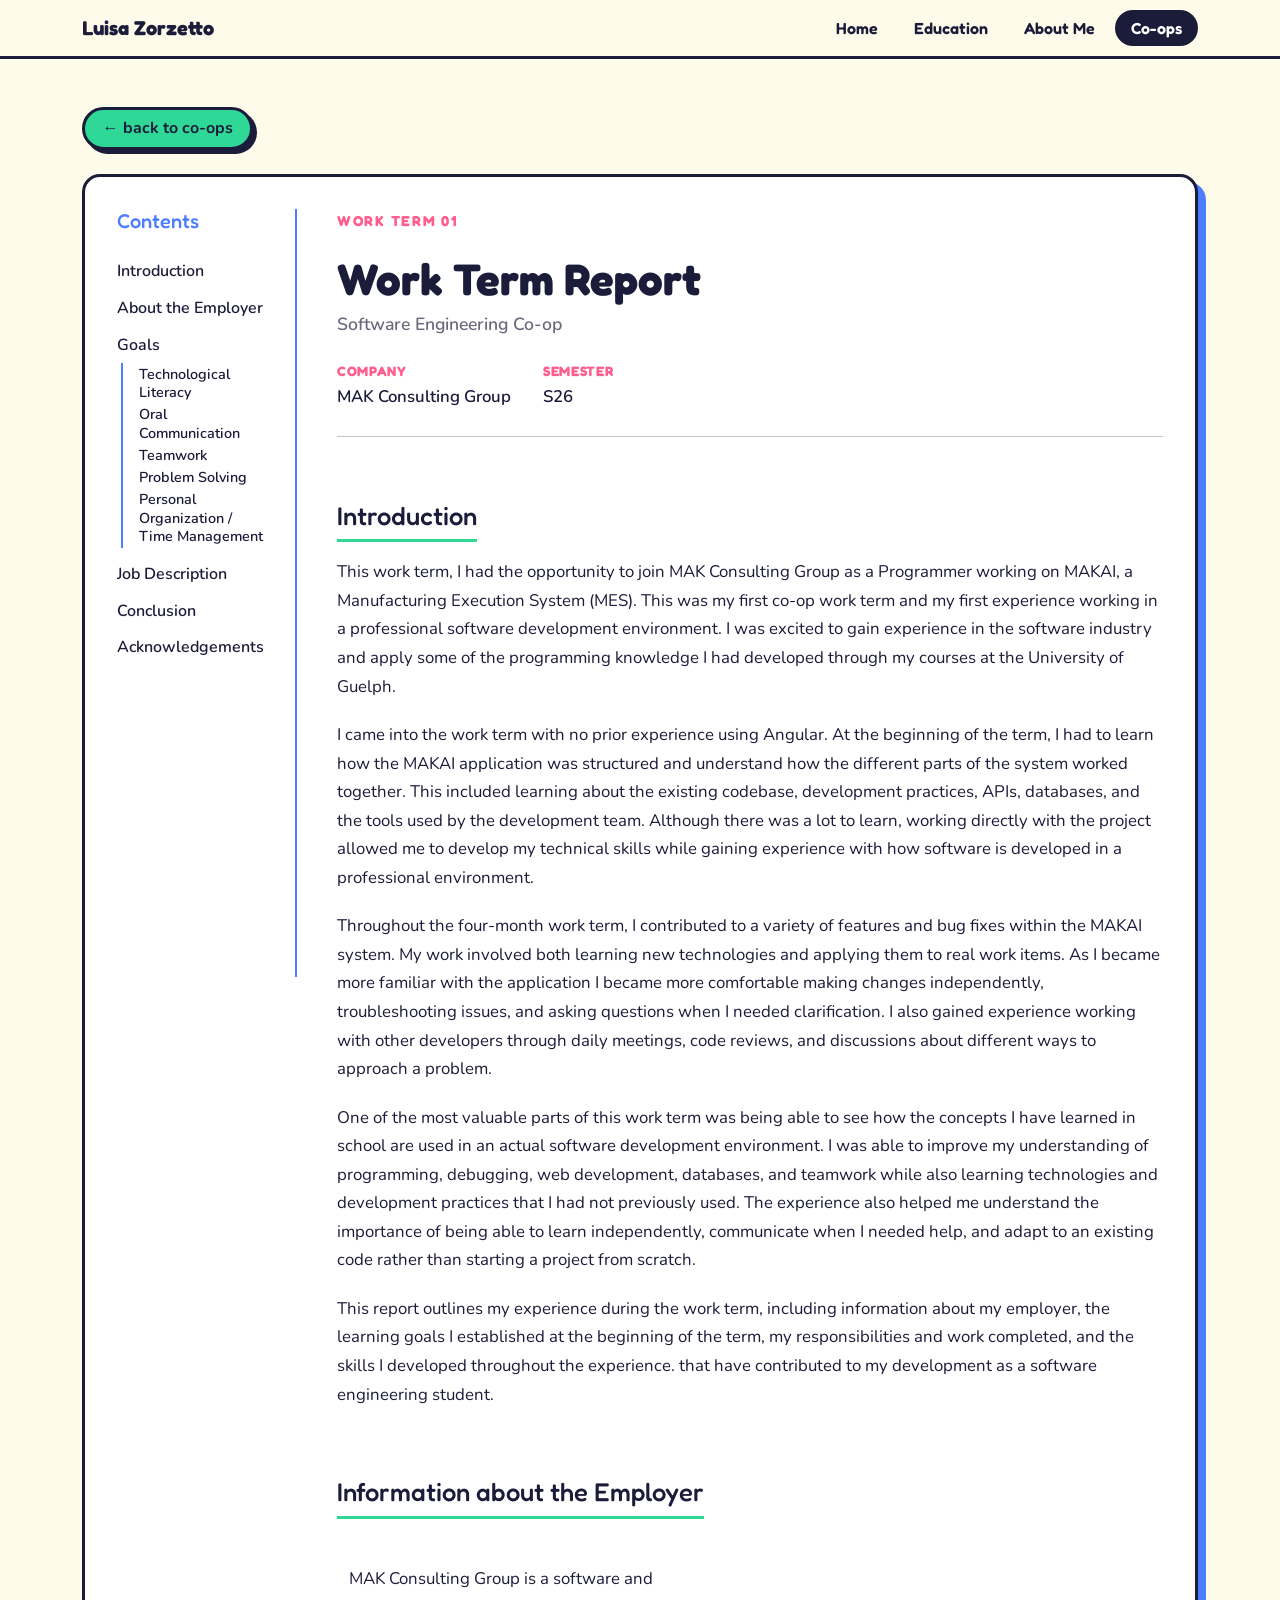
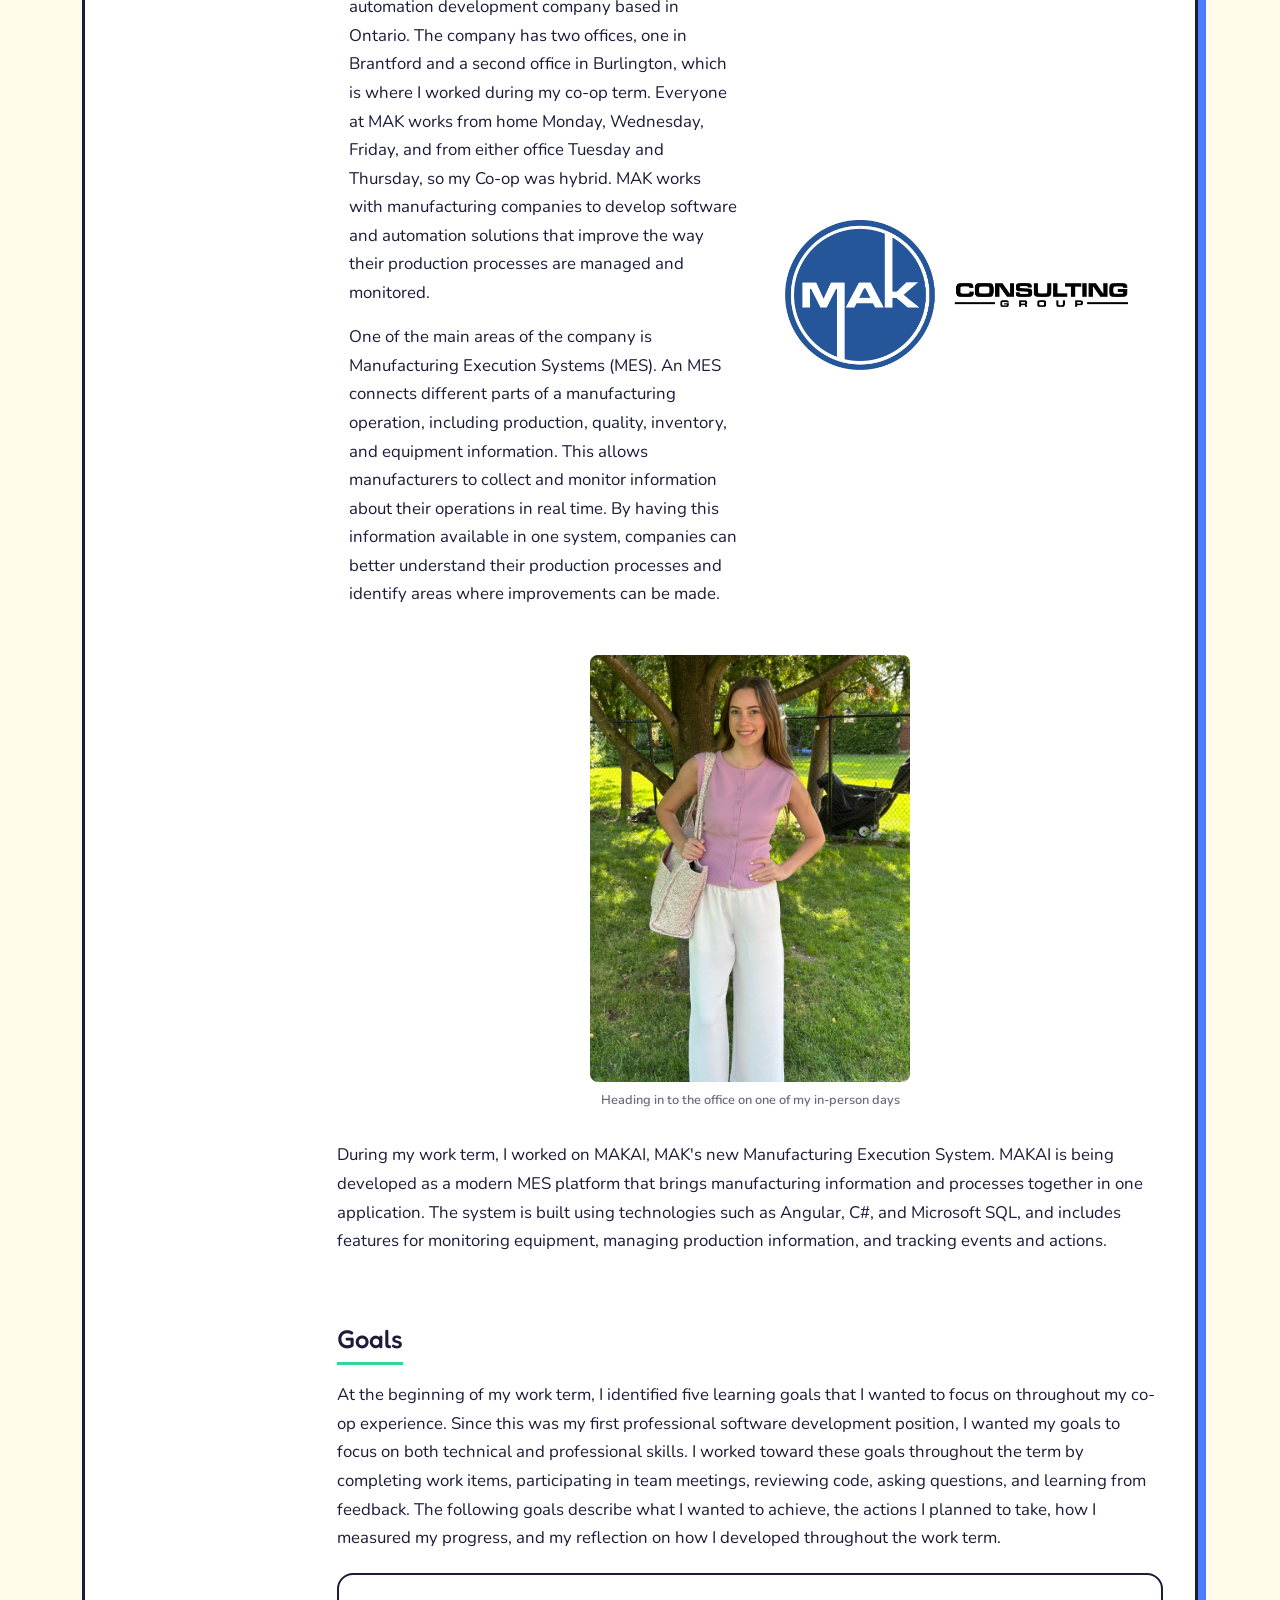
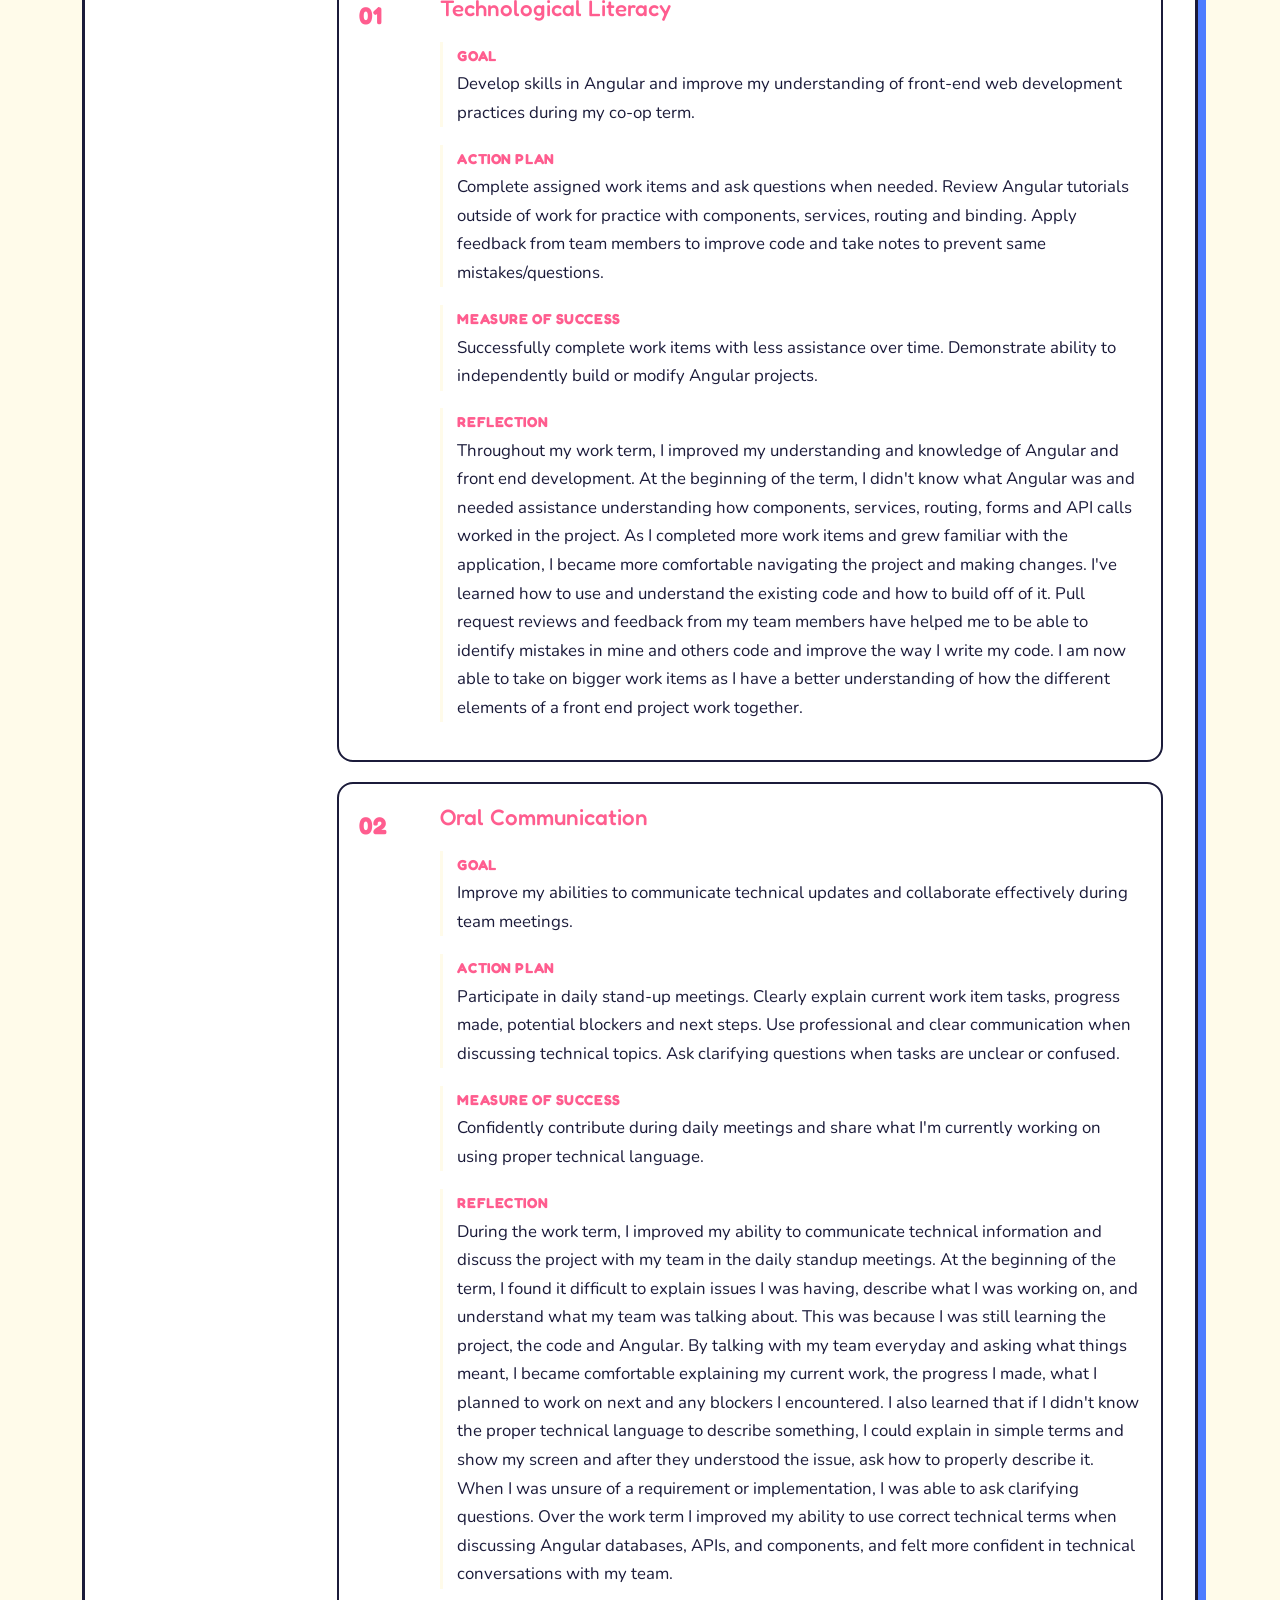
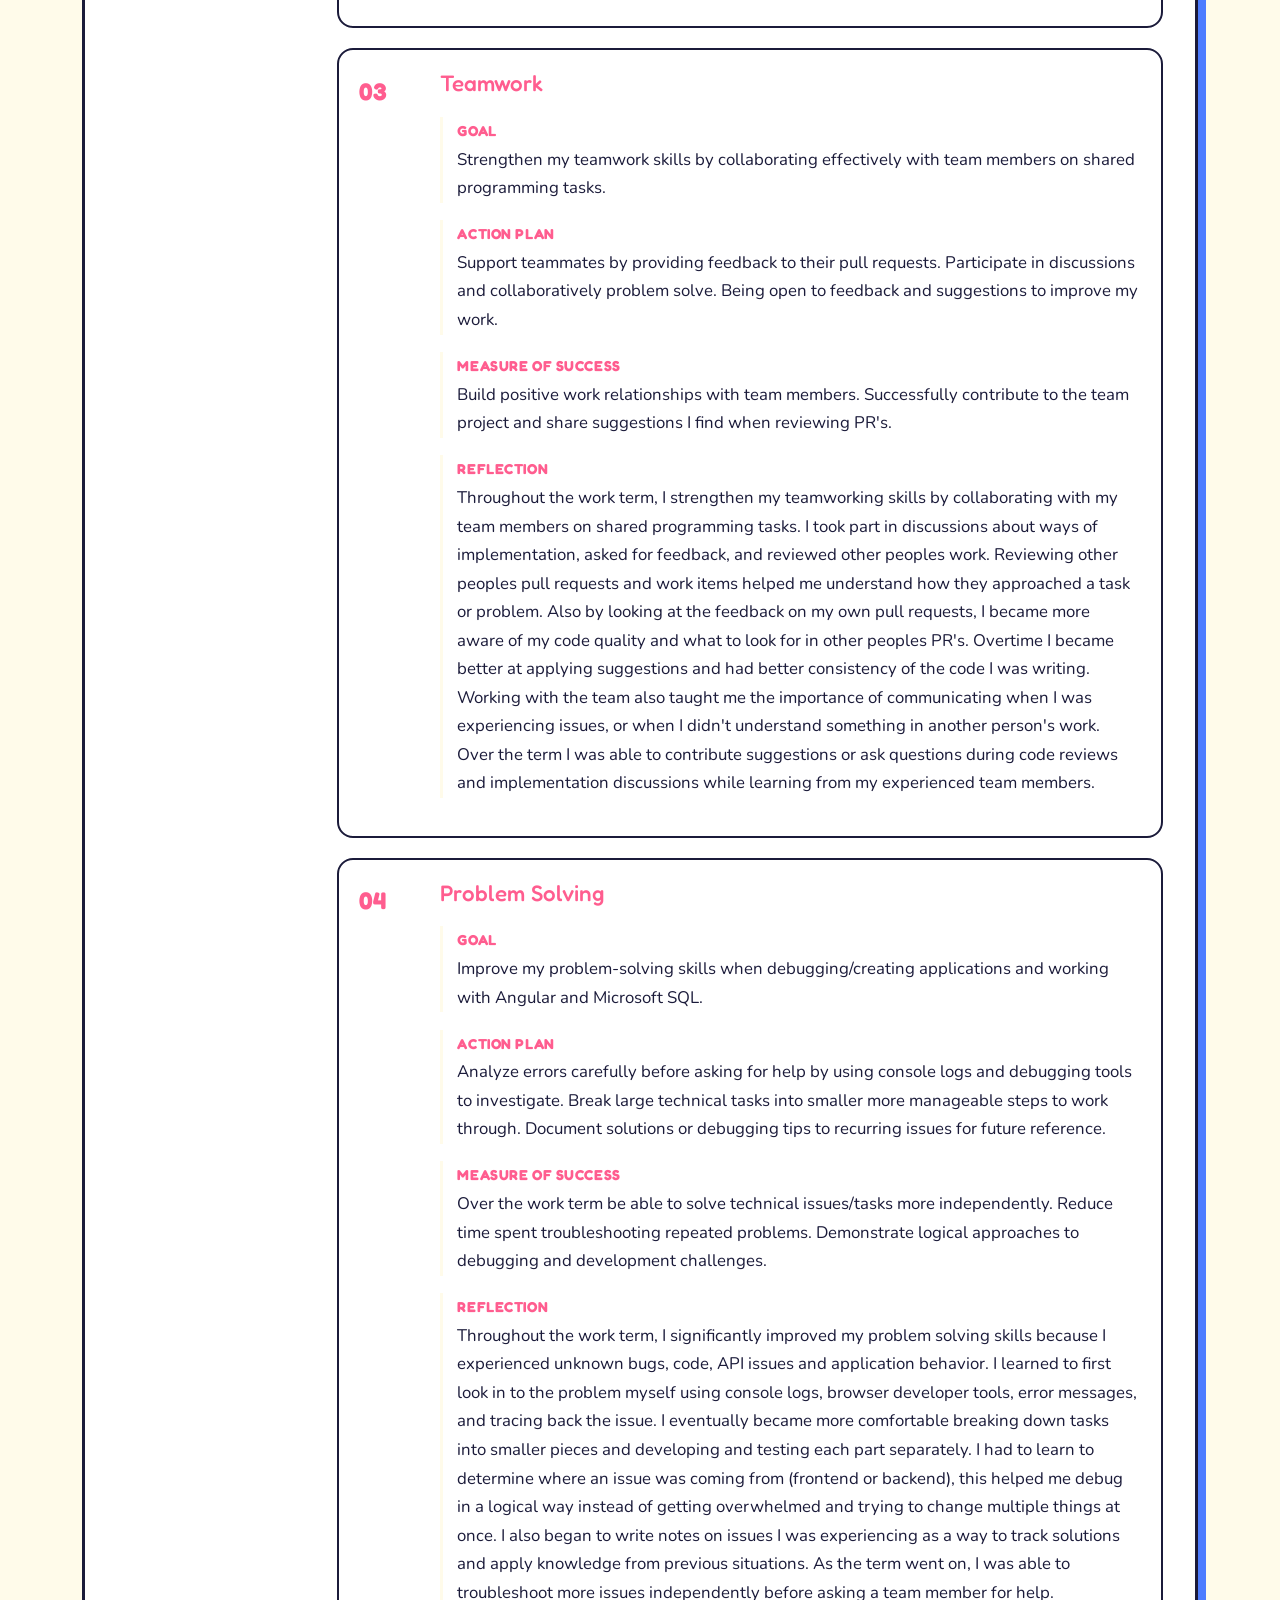
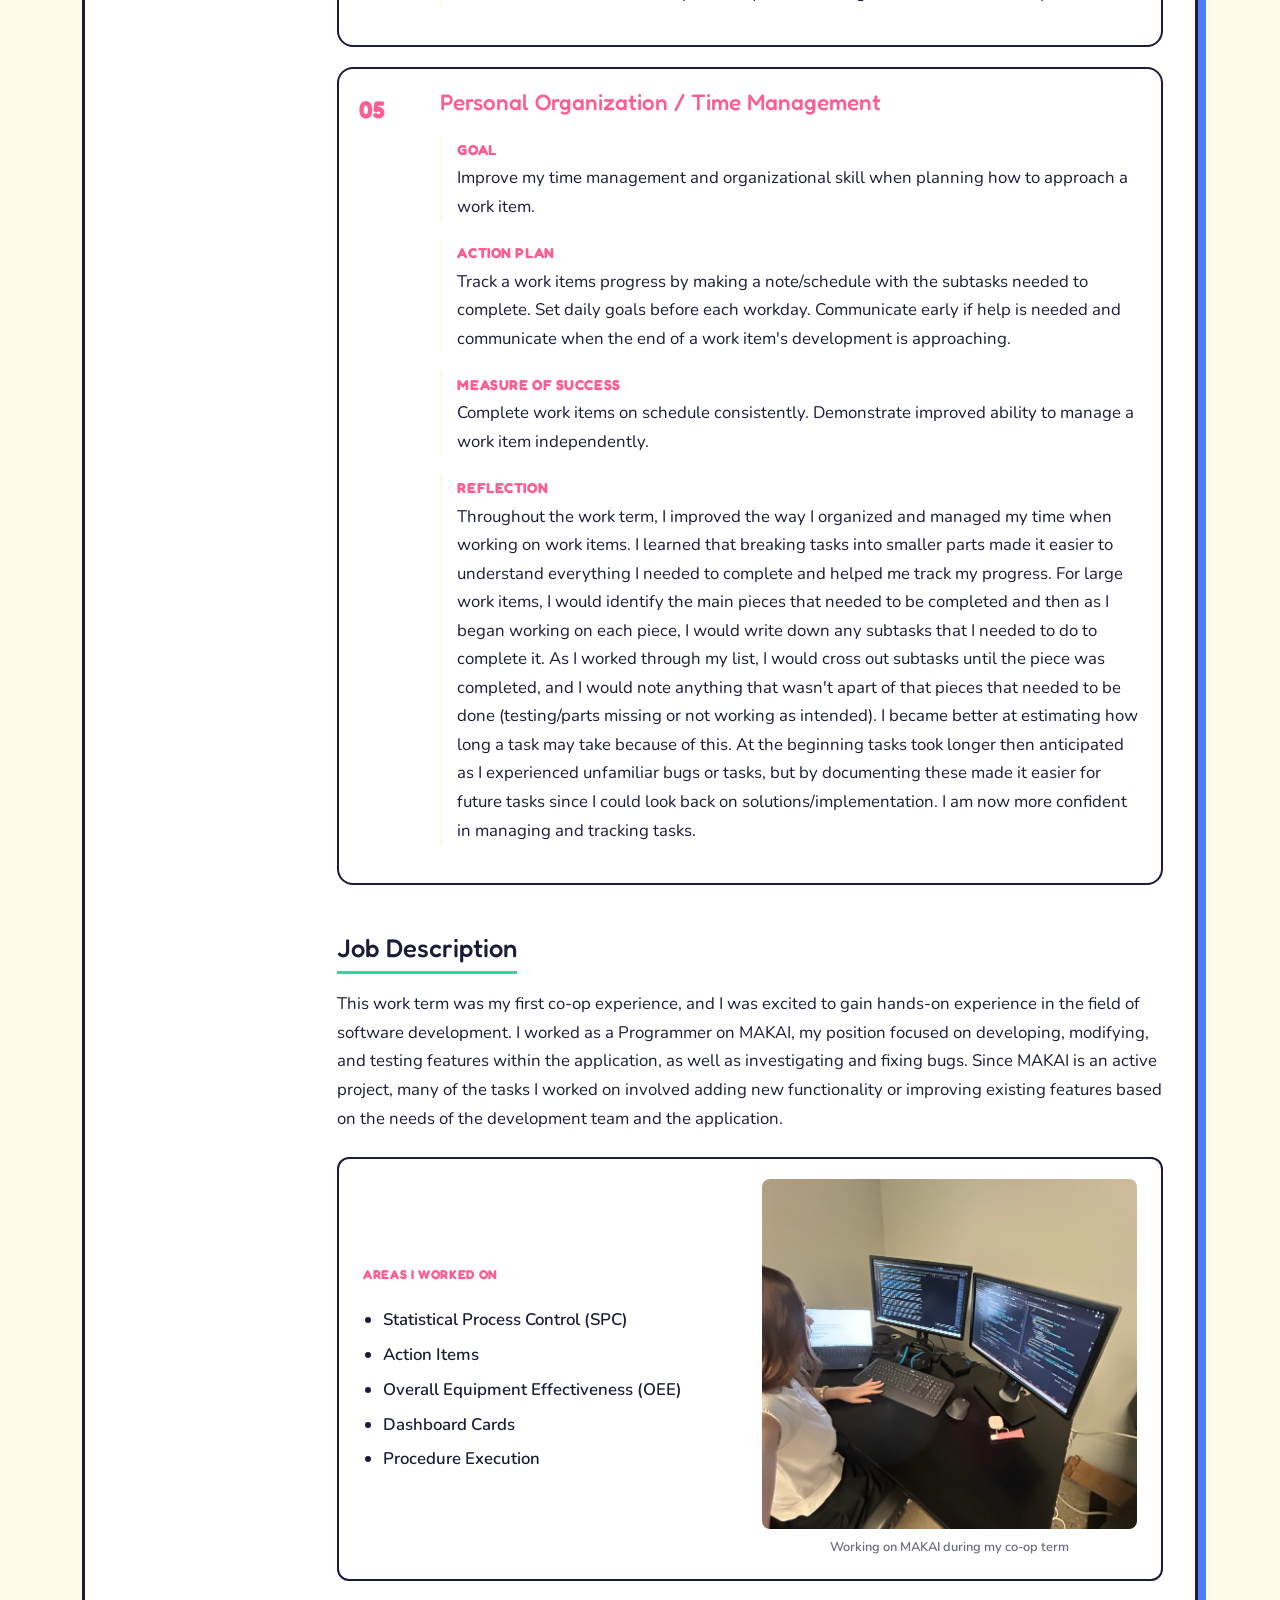
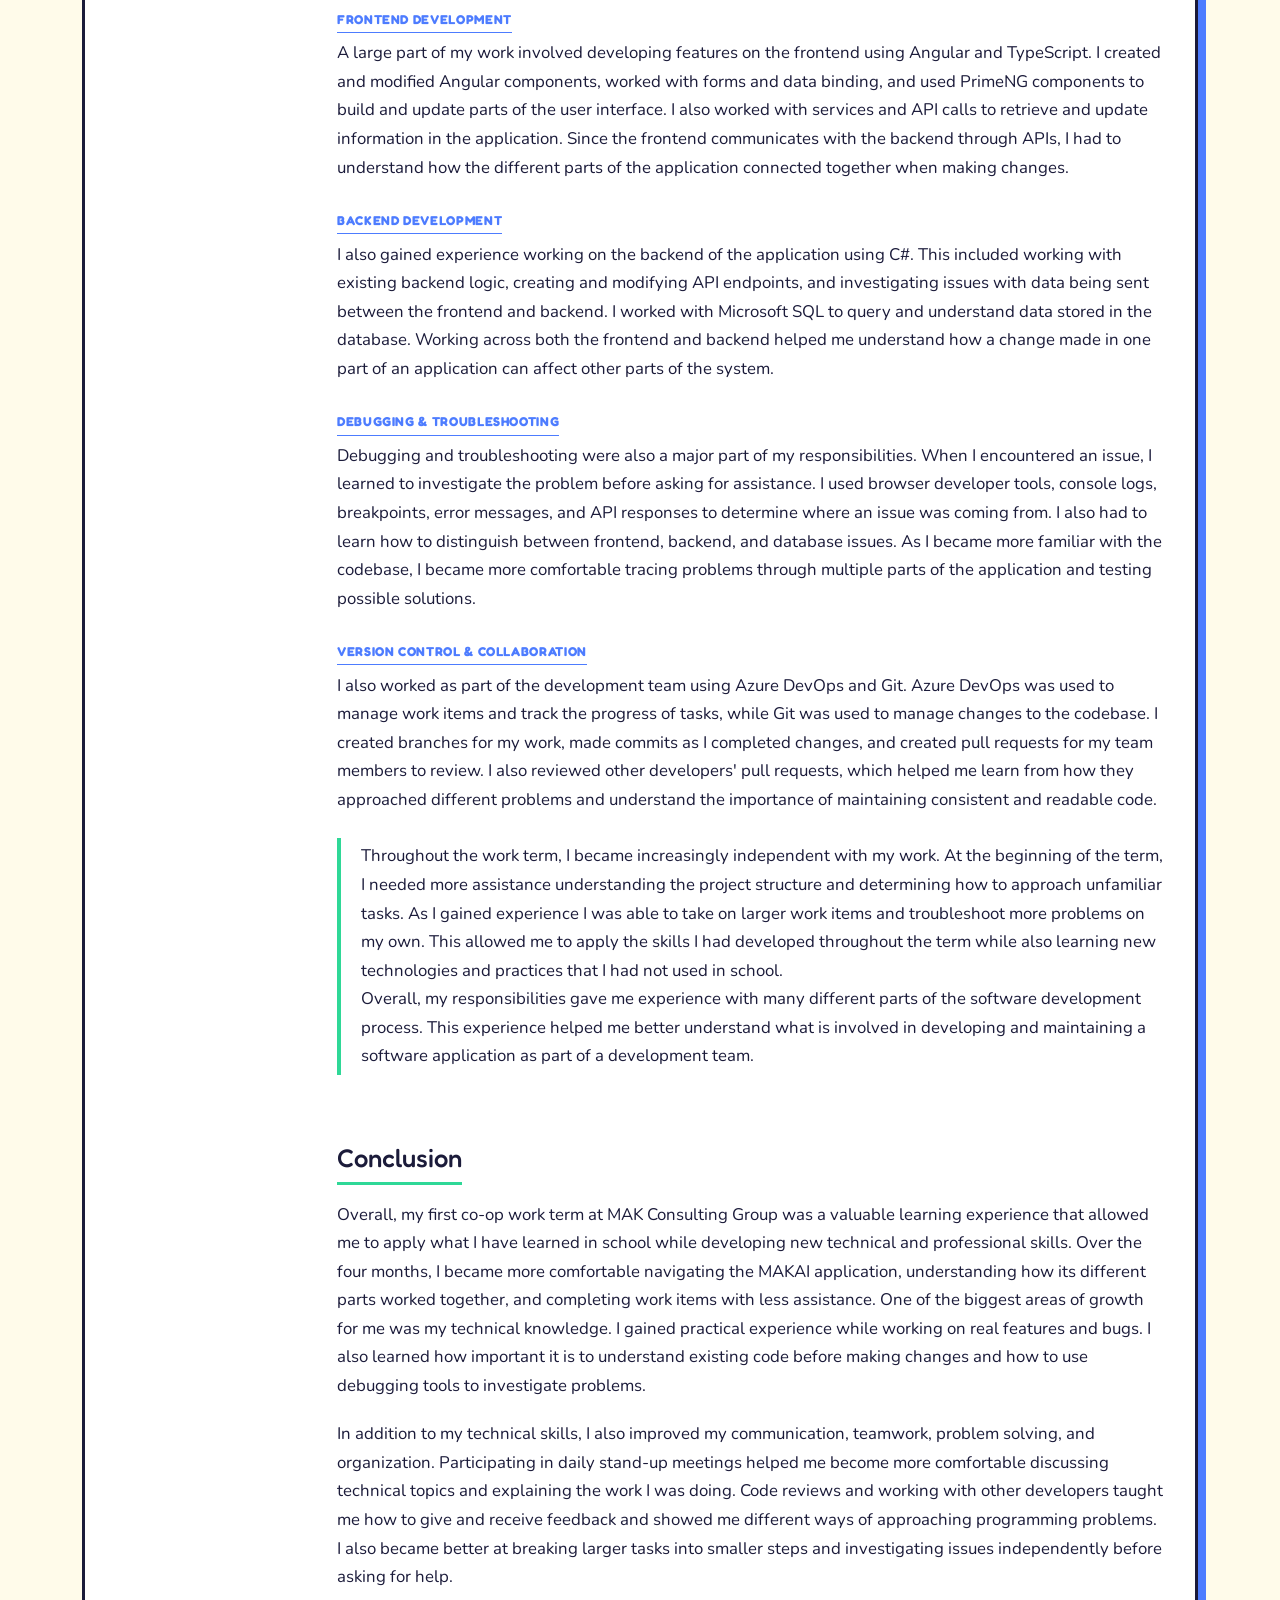
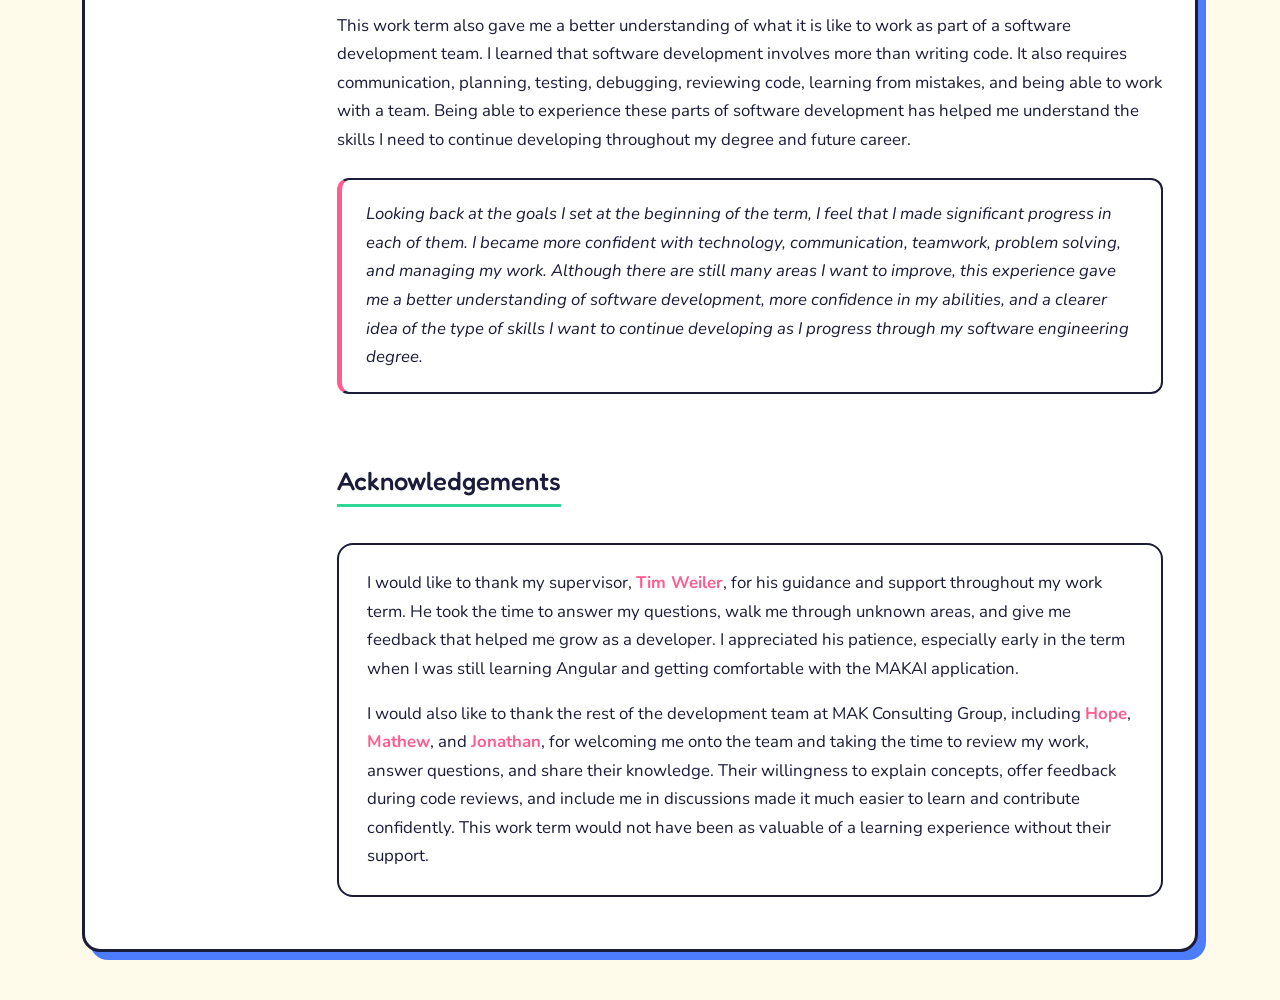
==== commit ee0bb439: "Editied content + added another photo" ====
--- a/coop/work-term-1.html
+++ b/coop/work-term-1.html
@@ -116,7 +116,7 @@
           <p>
             This work term, I had the opportunity to join MAK Consulting Group
             as a Programmer working on MAKAI, a Manufacturing Execution System
-            (MES) built with Angular. This was my first co-op work term and my
+            (MES). This was my first co-op work term and my
             first experience working in a professional software development
             environment. I was excited to gain experience in the software
             industry and apply some of the programming knowledge I had
@@ -124,8 +124,7 @@
           </p>
 
           <p>
-            I came into the work term with no prior experience using Angular
-            and limited experience working with larger software projects. At
+            I came into the work term with no prior experience using Angular. At
             the beginning of the term, I had to learn how the MAKAI application
             was structured and understand how the different parts of the system
             worked together. This included learning about the existing
@@ -140,8 +139,7 @@
             Throughout the four-month work term, I contributed to a variety of
             features and bug fixes within the MAKAI system. My work involved
             both learning new technologies and applying them to real work
-            items. As I became more familiar with the application and the
-            codebase, I became more comfortable making changes independently,
+            items. As I became more familiar with the application I became more comfortable making changes independently,
             troubleshooting issues, and asking questions when I needed
             clarification. I also gained experience working with other
             developers through daily meetings, code reviews, and discussions
@@ -157,7 +155,7 @@
             development practices that I had not previously used. The
             experience also helped me understand the importance of being able
             to learn independently, communicate when I needed help, and adapt
-            to an existing codebase rather than starting a project from
+            to an existing code rather than starting a project from
             scratch.
           </p>
 
@@ -165,10 +163,8 @@
             This report outlines my experience during the work term, including
             information about my employer, the learning goals I established at
             the beginning of the term, my responsibilities and work completed,
-            and the skills I developed throughout the experience. It also
-            reflects on the progress I made toward my goals and how this work
-            term has contributed to my development as a software engineering
-            student.
+            and the skills I developed throughout the experience. that have
+            contributed to my development as a software engineering student.
           </p>
 
 
@@ -186,12 +182,12 @@
                   MAK Consulting Group is a software and automation development
                   company based in Ontario. The company has two offices, one in
                   Brantford and a second office in Burlington, which is where I
-                  worked during my co-op term. MAK works with manufacturing
+                  worked during my co-op term. Everyone at MAK works from home Monday, Wednesday,
+                  Friday, and from either office Tuesday and Thursday, so my Co-op
+                  was hybrid. MAK works with manufacturing
                   companies to develop software and automation solutions that
                   improve the way their production processes are managed and
-                  monitored. Everyone at MAK works from home Monday, Wednesday,
-                  Friday, and from either office Tuesday and Thursday, so my Co-op
-                  was hybrid.
+                  monitored. 
                 </p>
 
                 <p>
@@ -241,20 +237,6 @@
 
             <!--Paragraph 2 -->
             <div>
-
-                <p>
-                  In addition to software development, MAK provides industrial
-                  automation integration services. This involves helping
-                  manufacturers connect equipment, control systems, and
-                  software so that information can move between different parts
-                  of a production environment. MAK also helps companies upgrade
-                  older systems and move toward more modern and connected
-                  workflows. The company has worked with large manufacturing
-                  organizations, including Nestlé and Microsoft, and has
-                  experience developing solutions for complex industrial
-                  environments.
-                </p>
-
                 <p>
                   During my work term, I worked on MAKAI, MAK's new
                   Manufacturing Execution System. MAKAI is being developed as a
@@ -267,30 +249,6 @@
 
             </div>
 
-
-            <!-- MAKAI -->
-            <div class="row employer-row">
-
-              <div class="col-12">
-
-                <p>
-                  MAKAI was also one of the main reasons I was able to gain
-                  experience across different areas of software development
-                  during my work term. Since the application includes both a
-                  frontend and backend, I was able to work with Angular and
-                  TypeScript on the frontend while also gaining experience with
-                  C#, APIs, and SQL on the backend. The development team uses
-                  Azure DevOps to manage work items, track development tasks,
-                  and review changes through pull requests. This gave me
-                  experience working with a larger codebase and following
-                  development practices used in a professional software
-                  environment.
-                </p>
-
-              </div>
-
-            </div>
-
           </div>
 
 
@@ -304,16 +262,7 @@
               goals that I wanted to focus on throughout my co-op experience.
               Since this was my first professional software development
               position, I wanted my goals to focus on both technical and
-              professional skills. My goals were to improve my technological
-              literacy, oral communication, teamwork, problem solving, and
-              personal organization and time management. These areas were
-              important to me because I wanted to not only improve my
-              programming skills, but also become more comfortable working as
-              part of a professional development team.
-            </p>
-
-            <p>
-              I worked toward these goals throughout the term by completing
+              professional skills. I worked toward these goals throughout the term by completing
               work items, participating in team meetings, reviewing code,
               asking questions, and learning from feedback. The following goals
               describe what I wanted to achieve, the actions I planned to take,
@@ -683,61 +632,45 @@
 
           </section>
 
-
-          <!-- Goals Conclusion -->
-          <h6 class="goals-conclusion">Goals Conclusion</h6>
-
-          <p>
-            Overall, I made progress in each of the five learning goals I set
-            at the beginning of my work term. I improved my technical knowledge
-            by learning Angular and becoming more comfortable working with an
-            existing codebase, while also developing my understanding of APIs,
-            databases, and front-end development. I became more confident
-            communicating with my team and participating in technical
-            discussions. Through code reviews and collaboration, I also
-            improved my teamwork skills and learned how to use feedback to
-            improve my work.
-          </p>
-
-          <p>
-            My problem solving and organizational skills also developed as I
-            worked through unfamiliar bugs and larger work items. I became more
-            comfortable breaking problems into smaller parts, investigating
-            issues before asking for help, and keeping track of the work that
-            needed to be completed. These skills helped me become more
-            independent as the term progressed. Although there are still areas
-            I can continue to improve, I feel that I made significant progress
-            toward the goals I set and gained a better understanding of what it
-            means to work as a software developer on a professional team.
-          </p>
-
-
           <!-- Job Description -->
           <h5 id="job-description">Job Description</h5>
 
-          <div class="role-summary">
             <p>
               This work term was my first co-op experience, and I was excited to
               gain hands-on experience in the field of software development. I
-              worked as a Programmer on MAKAI, MAK Consulting Group's new
-              Manufacturing Execution System. My position focused on developing,
+              worked as a Programmer on MAKAI, my position focused on developing,
               modifying, and testing features within the application, as well as
               investigating and fixing bugs. Since MAKAI is an active project,
               many of the tasks I worked on involved adding new functionality or
               improving existing features based on the needs of the development
               team and the application.
             </p>
-          </div>
 
           <div class="focus-areas">
-            <p class="focus-areas-label">Areas I worked on</p>
-            <ul>
-              <li>Statistical Process Control (SPC)</li>
-              <li>Action Items</li>
-              <li>Overall Equipment Effectiveness (OEE)</li>
-              <li>Dashboard Cards</li>
-              <li>Procedure Execution</li>
-            </ul>
+            <div class="row align-items-center g-4">
+ 
+              <div class="col-md-6">
+                <p class="focus-areas-label">Areas I worked on</p>
+                <ul>
+                  <li>Statistical Process Control (SPC)</li>
+                  <li>Action Items</li>
+                  <li>Overall Equipment Effectiveness (OEE)</li>
+                  <li>Dashboard Cards</li>
+                  <li>Procedure Execution</li>
+                </ul>
+              </div>
+ 
+              <div class="col-md-6">
+                <img
+                  src="../images/mak_coop_S26.JPEG"
+                  alt="Working at MAK Consulting Group"
+                  class="img-fluid report-image">
+                <p class="course-example-caption mb-0 text-center">
+                  Working on MAKAI during my co-op term
+                </p>
+              </div>
+ 
+            </div>
           </div>
 
           <div class="job-subsection">
@@ -799,25 +732,25 @@
             </p>
           </div>
 
-          <p>
-            Throughout the work term, I became increasingly independent with my
-            work. At the beginning of the term, I needed more assistance
-            understanding the project structure and determining how to approach
-            unfamiliar tasks. As I gained experience with Angular, C#, APIs,
-            SQL, and the MAKAI codebase, I was able to take on larger work items
-            and troubleshoot more problems on my own. This allowed me to apply
-            the skills I had developed throughout the term while also learning
-            new technologies and practices that I had not used in school.
-          </p>
-
-          <p>
-            Overall, my responsibilities gave me experience with many different
-            parts of the software development process. I was able to work on
-            user-facing features, backend functionality, databases, debugging,
-            testing, version control, and code reviews. This experience helped
-            me better understand what is involved in developing and maintaining
-            a software application as part of a professional development team.
-          </p>
+          <div class="role-summary">
+            <p>
+              Throughout the work term, I became increasingly independent with my
+              work. At the beginning of the term, I needed more assistance
+              understanding the project structure and determining how to approach
+              unfamiliar tasks. As I gained experience I was able to take on larger work items
+              and troubleshoot more problems on my own. This allowed me to apply
+              the skills I had developed throughout the term while also learning
+              new technologies and practices that I had not used in school.
+            </p>
+
+            <p>
+              Overall, my responsibilities gave me experience with many different
+              parts of the software development process. This experience helped
+              me better understand what is involved in developing and maintaining
+              a software application as part of a development team.
+            </p>
+          </div>
+          
 
 
           <!-- Conclusion -->
@@ -827,22 +760,14 @@
             Overall, my first co-op work term at MAK Consulting Group was a
             valuable learning experience that allowed me to apply what I have
             learned in school while developing new technical and professional
-            skills. I started the term with no experience using Angular and
-            limited experience working with a professional codebase. Over the
-            four months, I became more comfortable navigating the MAKAI
-            application, understanding how its different parts worked together,
-            and completing work items with less assistance.
-          </p>
-
-          <p>
+            skills. Over the four months, I became more comfortable navigating 
+            the MAKAI application, understanding how its different parts worked 
+            together, and completing work items with less assistance.
             One of the biggest areas of growth for me was my technical
-            knowledge. I gained practical experience with Angular, TypeScript,
-            C#, APIs, Microsoft SQL, PrimeNG, and Git while working on real
+            knowledge. I gained practical experience while working on real
             features and bugs. I also learned how important it is to understand
             existing code before making changes and how to use debugging tools
-            to investigate problems. Working on both frontend and backend parts
-            of the application gave me a better understanding of how the
-            different parts of a software system communicate with each other.
+            to investigate problems. 
           </p>
 
           <p>
@@ -859,11 +784,11 @@
 
           <p>
             This work term also gave me a better understanding of what it is
-            like to work as part of a professional software development team. I
+            like to work as part of a software development team. I
             learned that software development involves more than writing code.
             It also requires communication, planning, testing, debugging,
             reviewing code, learning from mistakes, and being able to work with
-            an existing system. Being able to experience these parts of
+            a team. Being able to experience these parts of
             software development has helped me understand the skills I need to
             continue developing throughout my degree and future career.
           </p>
@@ -874,12 +799,9 @@
               that I made significant progress in each of them. I became more
               confident with technology, communication, teamwork, problem
               solving, and managing my work. Although there are still many areas I
-              want to improve, this experience gave me a strong starting point for
-              future co-op terms. I am leaving this work term with a better
-              understanding of software development, more confidence in my
-              abilities, and a clearer idea of the type of skills I want to
-              continue developing as I progress through my software engineering
-              degree.
+              want to improve, this experience gave me a better understanding of software
+              development, more confidence in my abilities, and a clearer idea of the type 
+              of skills I want to continue developing as I progress through my software engineering degree.
             </p>
           </div>
 
@@ -900,7 +822,7 @@
 
             <p>
               I would also like to thank the rest of the development team at MAK
-              Consulting Group, including <strong>Hope</strong>, <strong>Mat</strong>, and <strong>Johnathan</strong>, for welcoming me
+              Consulting Group, including <strong>Hope</strong>, <strong>Mathew</strong>, and <strong>Jonathan</strong>, for welcoming me
               onto the team and taking the time to review my work, answer
               questions, and share their knowledge. Their willingness to explain
               concepts, offer feedback during code reviews, and include me in
